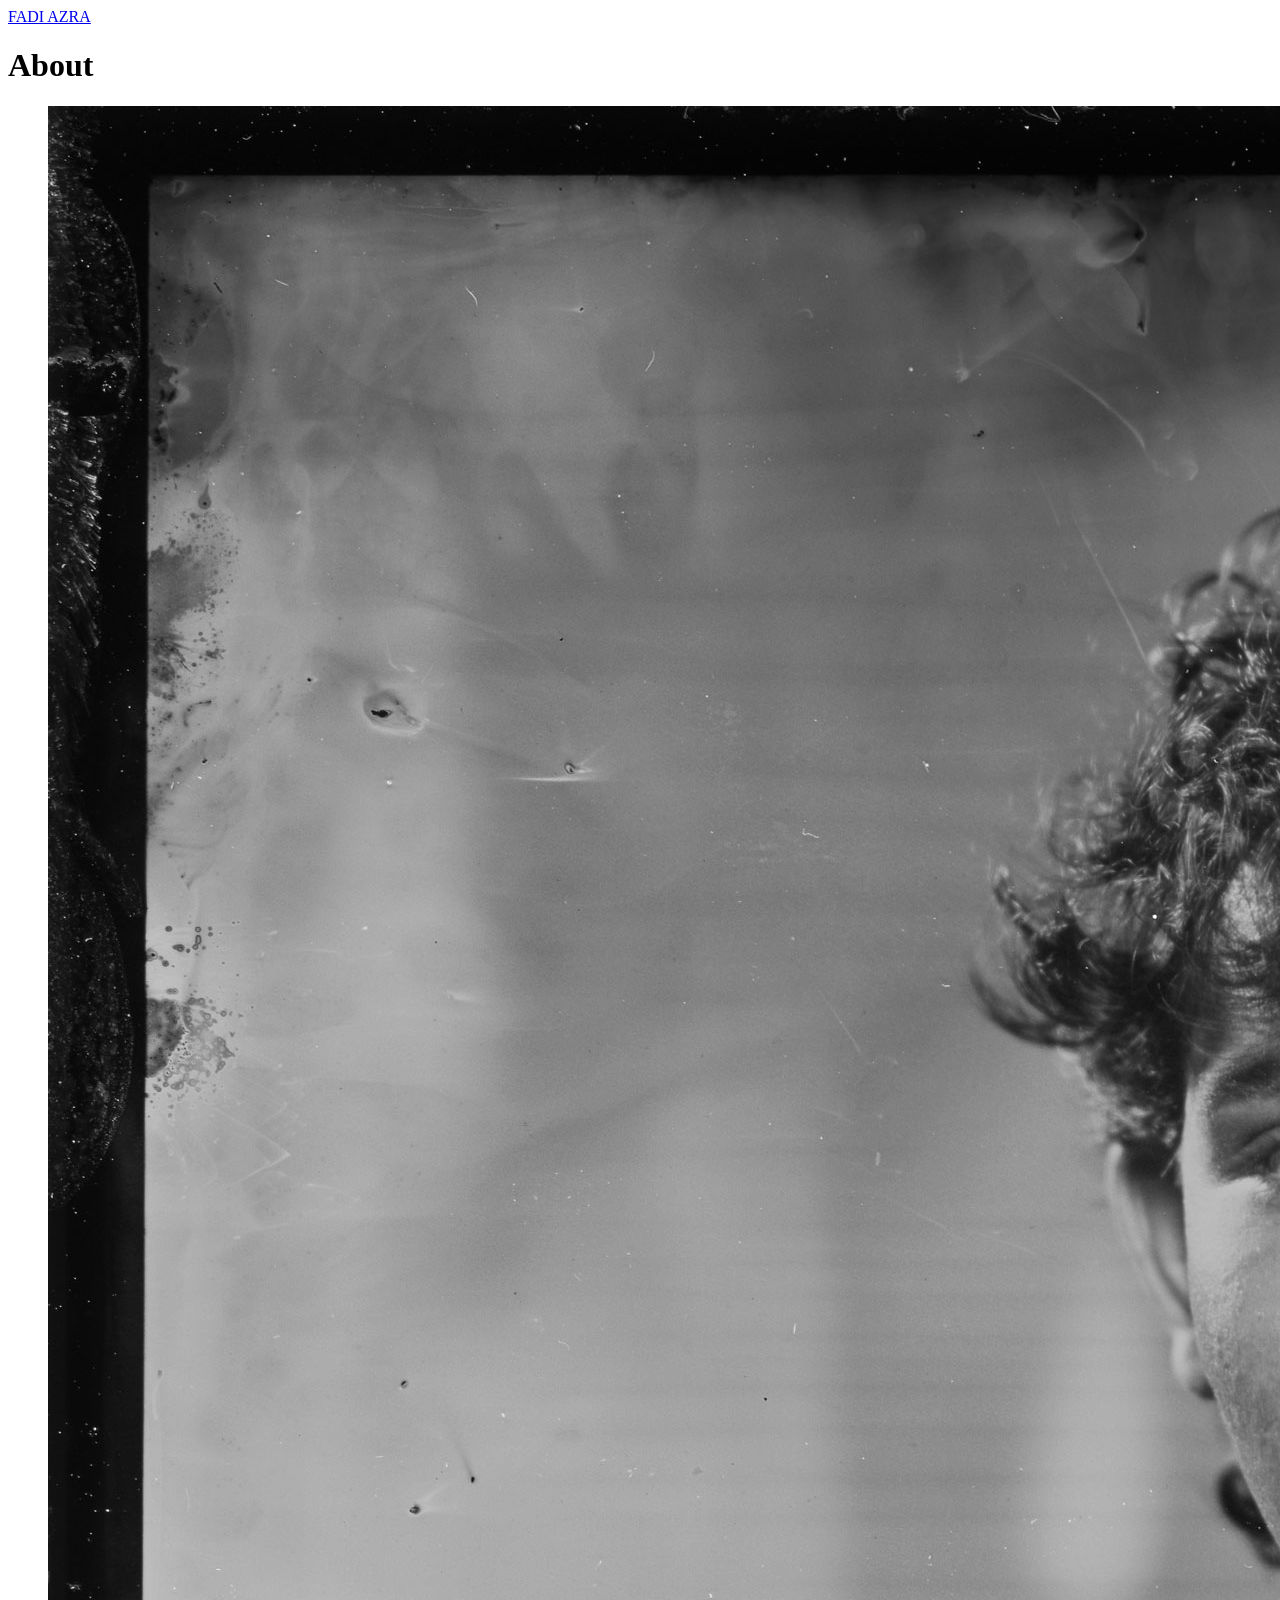
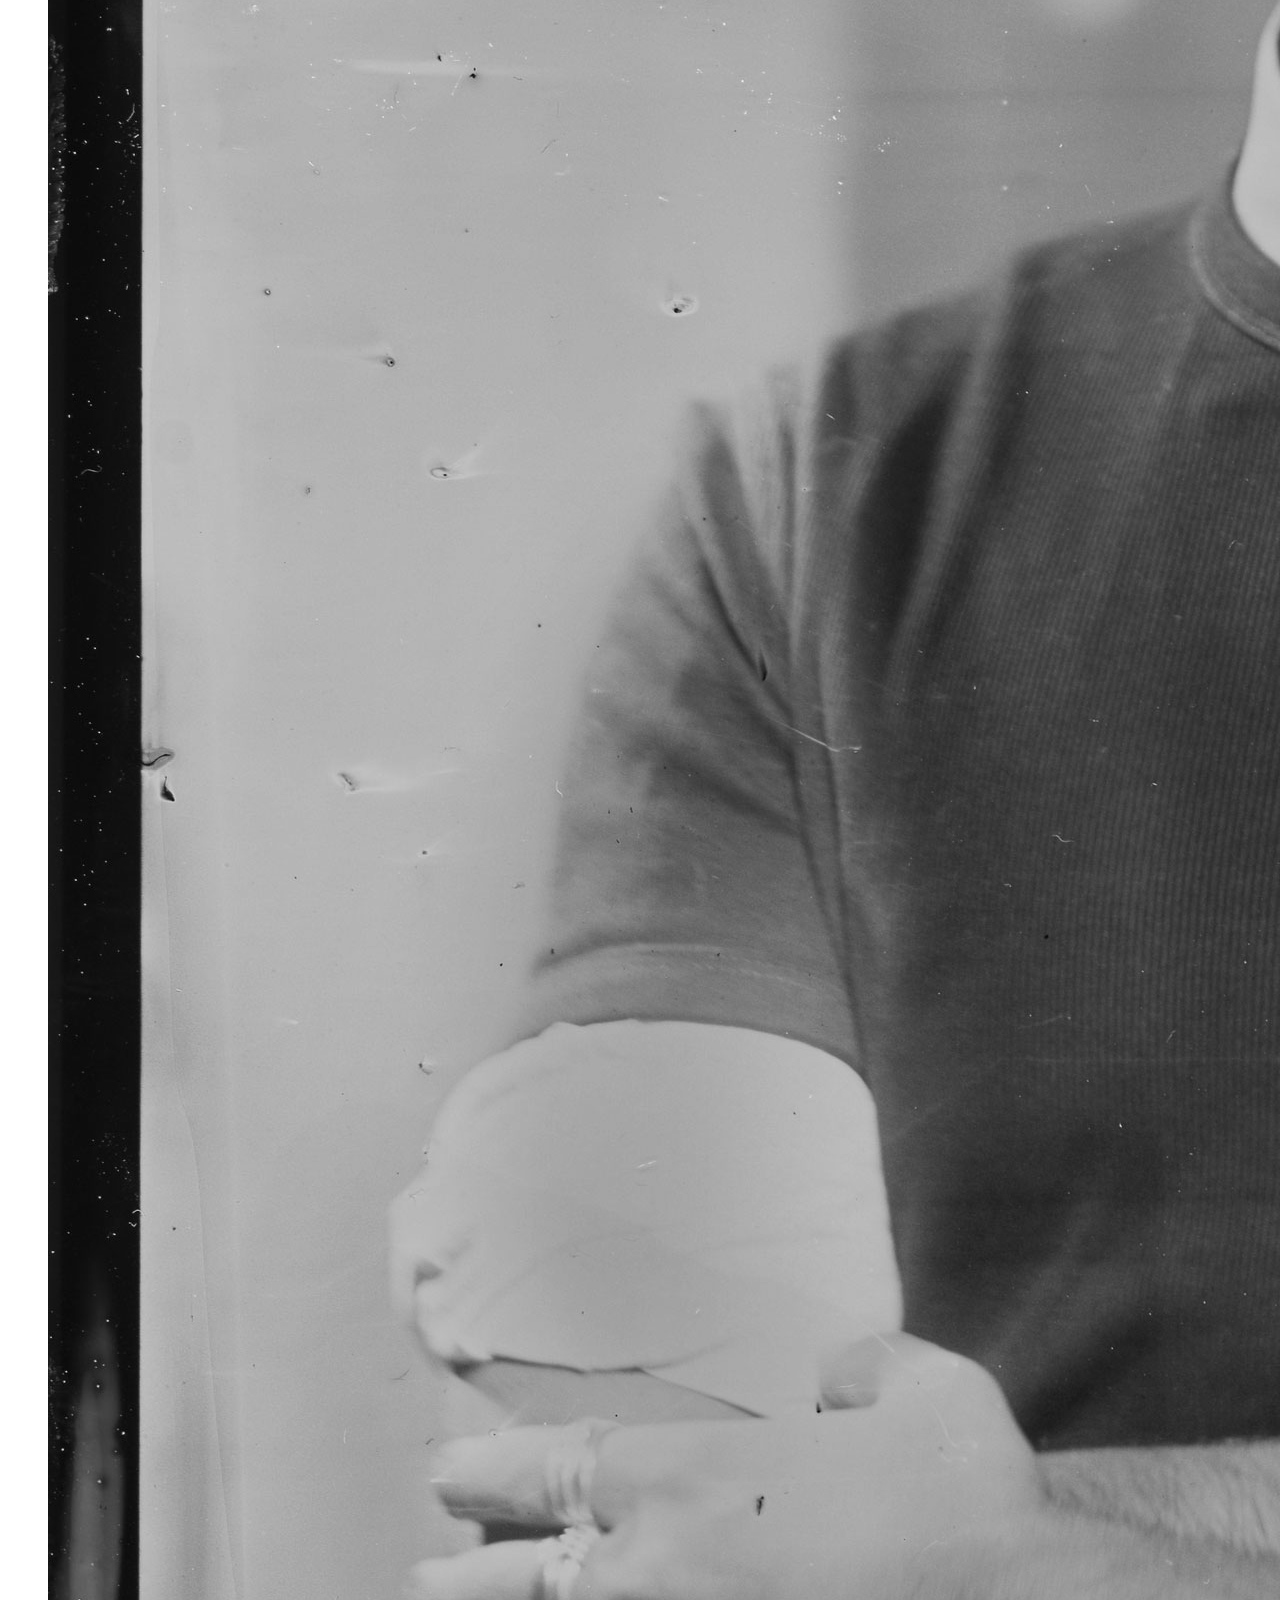
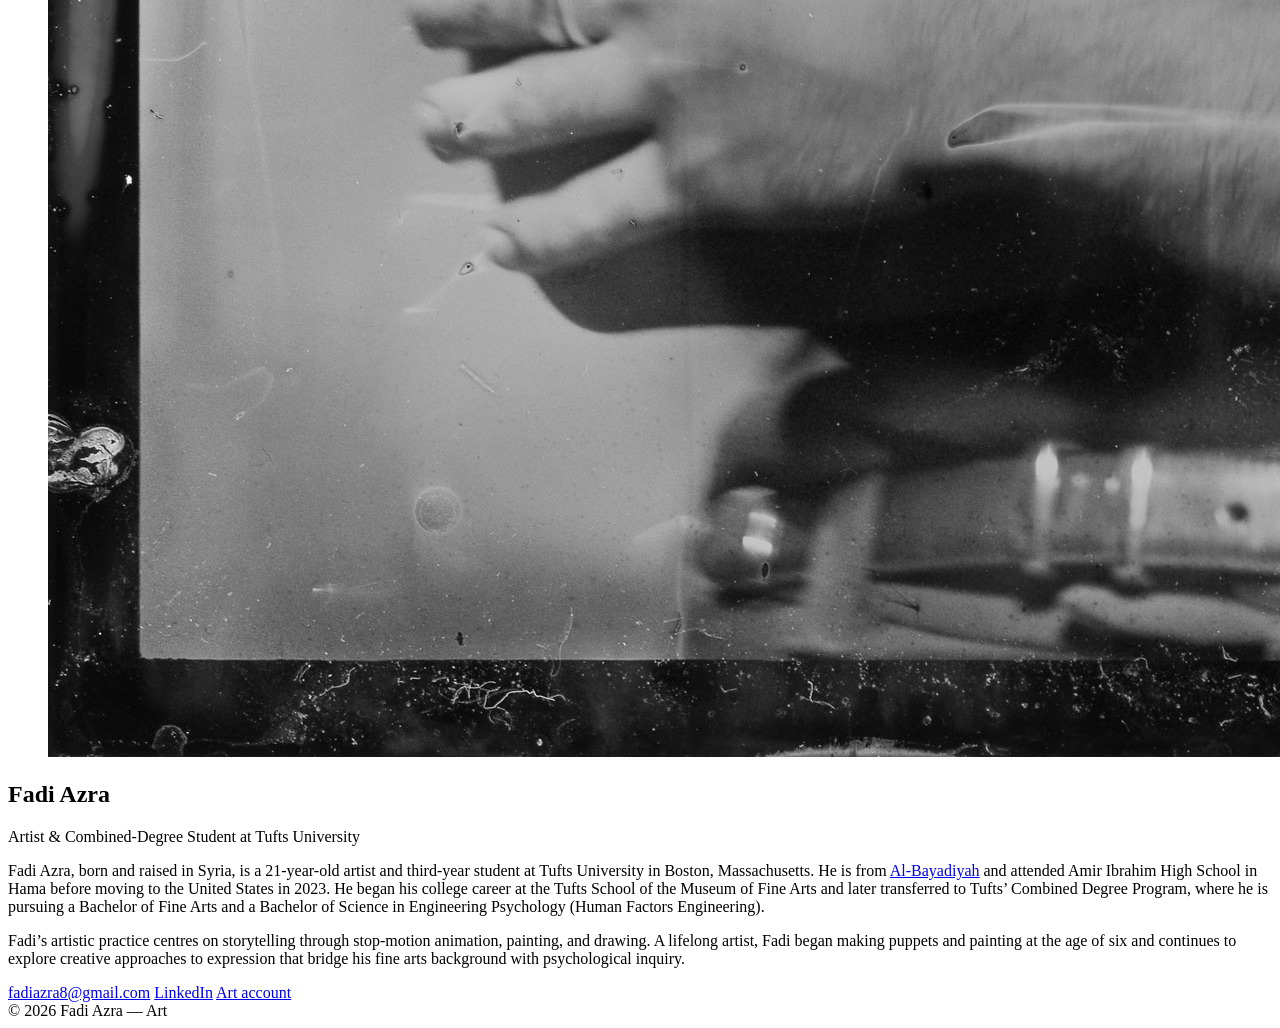
==== about/about.html @ a885bd6a "adding about" ====
<!DOCTYPE html>
<html lang="en">
<head>
  <meta charset="utf-8" />
  <meta name="viewport" content="width=device-width, initial-scale=1" />
  <title>About — Fadi Azra</title>
  <link rel="preconnect" href="https://fonts.googleapis.com" />
  <link rel="preconnect" href="https://fonts.gstatic.com" crossorigin />
  <link href="https://fonts.googleapis.com/css2?family=Playfair+Display:wght@400;700&family=Inter:wght@300;400;600&display=swap" rel="stylesheet" />
  <link rel="stylesheet" href="../assets/css/main.css">
</head>

<body>
  <a class="site-logo" href="../index.html">FADI AZRA</a>
  <header class="hero">
    <h1>About</h1>
  </header>

  <section class="about">
    <!-- Replace src with your actual headshot path -->
    <figure class="portrait">
      <img src="images/fadi-headshot.jpeg" alt="Portrait of Fadi Azra" />
    </figure>

    <div class="bio">
      <h2>Fadi Azra</h2>
      <div class="role">Artist & Combined-Degree Student at Tufts University</div>

      <p>Fadi Azra, born and raised in Syria, is a 21-year-old artist and third-year student at Tufts University in Boston, Massachusetts. He is from <a href="https://maps.app.goo.gl/K4zyDUbbDrHseScC6" target="_blank" rel="noopener">Al-Bayadiyah</a> and attended Amir Ibrahim High School in Hama before moving to the United States in 2023. He began his college career at the Tufts School of the Museum of Fine Arts and later transferred to Tufts’ Combined Degree Program, where he is pursuing a Bachelor of Fine Arts and a Bachelor of Science in Engineering Psychology (Human Factors Engineering).</p>

      <p>Fadi’s artistic practice centres on storytelling through stop-motion animation, painting, and drawing. A lifelong artist, Fadi began making puppets and painting at the age of six and continues to explore creative approaches to expression that bridge his fine arts background with psychological inquiry.</p>

      <div class="links">
        <a href="mailto:fadiazra8@gmail.com">fadiazra8@gmail.com</a>
        <a href="https://www.linkedin.com/in/fadi-azra-b62723335" target="_blank" rel="noopener">LinkedIn</a>
        <a href="https://www.instagram.com/fadi_azra_art?utm_source=ig_web_button_share_sheet&igsh=ZDNlZDc0MzIxNw==" target="_blank" rel="noopener">Art account</a>
      </div>
    </div>
  </section>

  <footer>© <span id="year"></span> Fadi Azra — Art</footer>
  <script>
    document.getElementById('year').textContent = new Date().getFullYear();
  </script>
</body>
</html>
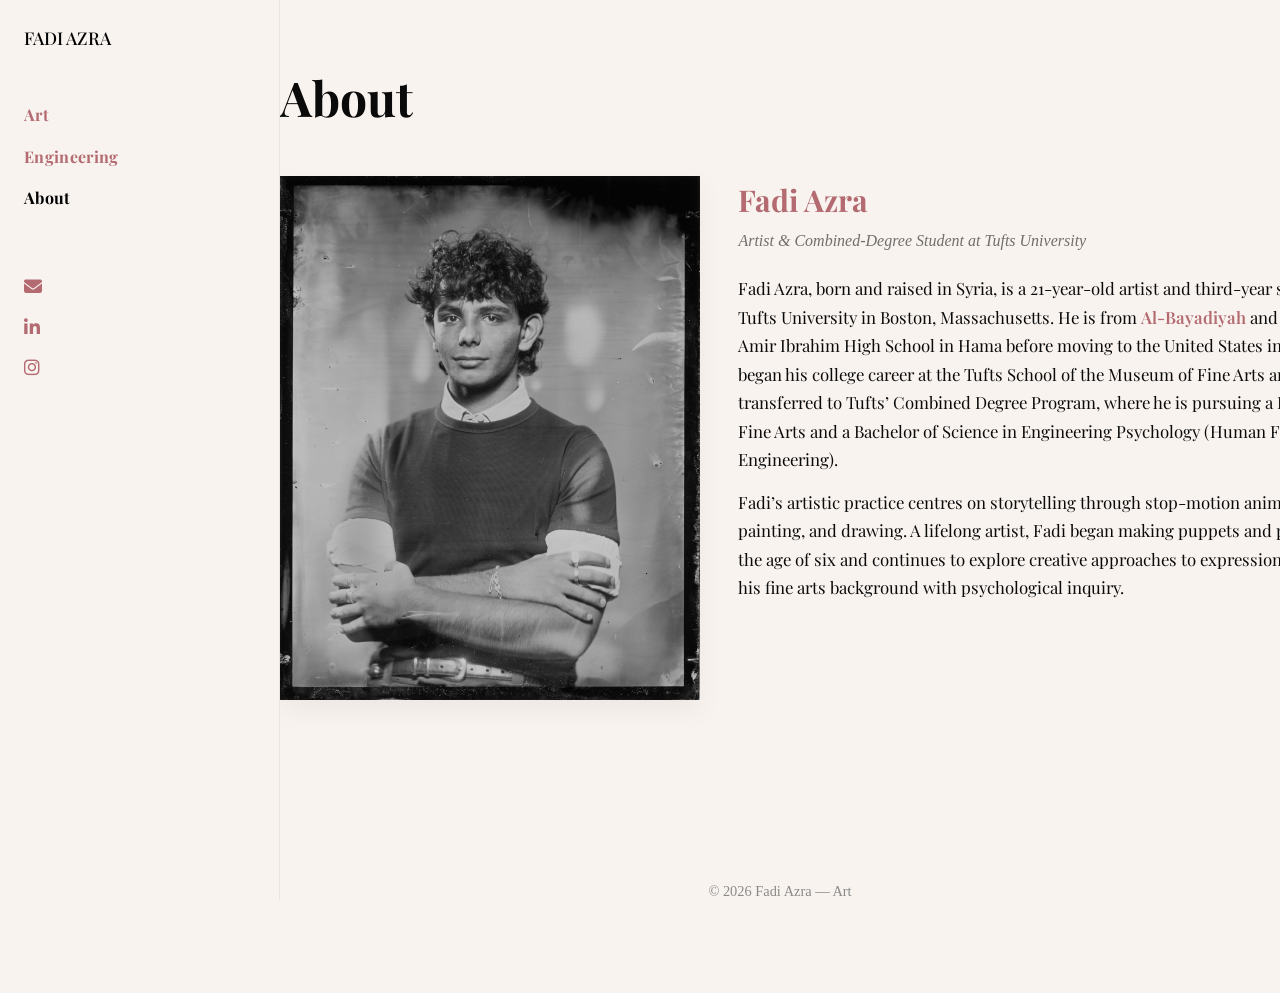
==== commit 5cd45b6e: "updated website with sidebar" ====
--- a/about/about.html
+++ b/about/about.html
@@ -7,40 +7,92 @@
   <link rel="preconnect" href="https://fonts.googleapis.com" />
   <link rel="preconnect" href="https://fonts.gstatic.com" crossorigin />
   <link href="https://fonts.googleapis.com/css2?family=Playfair+Display:wght@400;700&family=Inter:wght@300;400;600&display=swap" rel="stylesheet" />
-  <link rel="stylesheet" href="../assets/css/main.css">
+ <link rel="stylesheet" href="../assets/css/main.css?v=15">
+<link rel="stylesheet" href="https://cdnjs.cloudflare.com/ajax/libs/font-awesome/6.5.0/css/all.min.css">
+<script defer src="../assets/js/main.js"></script>
 </head>
 
-<body>
-  <a class="site-logo" href="../index.html">FADI AZRA</a>
-  <header class="hero">
-    <h1>About</h1>
-  </header>
+<body class="with-sidebar">
 
-  <section class="about">
-    <!-- Replace src with your actual headshot path -->
-    <figure class="portrait">
-      <img src="images/fadi-headshot.jpeg" alt="Portrait of Fadi Azra" />
-    </figure>
+  <!-- Sidebar -->
+  <aside class="sidebar">
+    <a class="site-logo" href="../index.html">FADI AZRA</a>
 
-    <div class="bio">
-      <h2>Fadi Azra</h2>
-      <div class="role">Artist & Combined-Degree Student at Tufts University</div>
+    <nav class="side-nav">
+      <ul class="nav-root">
 
-      <p>Fadi Azra, born and raised in Syria, is a 21-year-old artist and third-year student at Tufts University in Boston, Massachusetts. He is from <a href="https://maps.app.goo.gl/K4zyDUbbDrHseScC6" target="_blank" rel="noopener">Al-Bayadiyah</a> and attended Amir Ibrahim High School in Hama before moving to the United States in 2023. He began his college career at the Tufts School of the Museum of Fine Arts and later transferred to Tufts’ Combined Degree Program, where he is pursuing a Bachelor of Fine Arts and a Bachelor of Science in Engineering Psychology (Human Factors Engineering).</p>
+        <!-- ART (collapsible) -->
+        <li class="has-children">
+          <button class="nav-head" type="button" data-target="#art-sub">Art</button>
+          <ul id="art-sub" class="subnav">
+            <li><a href="../painting-series/painting-series.html">Painting Series</a></li>
+            <li><a href="../stop-motion/stop-motion.html">Stop-Motion</a></li>
+            <li><a href="../artist-statement/artist_statement.html">Artist Statement</a></li>
+          </ul>
+        </li>
 
-      <p>Fadi’s artistic practice centres on storytelling through stop-motion animation, painting, and drawing. A lifelong artist, Fadi began making puppets and painting at the age of six and continues to explore creative approaches to expression that bridge his fine arts background with psychological inquiry.</p>
+        <!-- ENGINEERING (collapsible) -->
+        <li class="has-children">
+          <button class="nav-head" type="button" data-target="#eng-sub">Engineering</button>
+          <ul id="eng-sub" class="subnav">
+            <li><a href="../moroccan-lamp/moroccan-lamp.html">Moroccan Lamp</a></li>
+            <li><a href="../griffin-msi-internship/griffin-msi-internship.html">Griffin MSI Internship</a></li>
+            <li><a href="../corpse-bride/corpse-bride.html">Corpse Bride</a></li>
+          </ul>
+        </li>
 
-      <div class="links">
-        <a href="mailto:fadiazra8@gmail.com">fadiazra8@gmail.com</a>
-        <a href="https://www.linkedin.com/in/fadi-azra-b62723335" target="_blank" rel="noopener">LinkedIn</a>
-        <a href="https://www.instagram.com/fadi_azra_art?utm_source=ig_web_button_share_sheet&igsh=ZDNlZDc0MzIxNw==" target="_blank" rel="noopener">Art account</a>
+        <!-- ABOUT (single link) -->
+        <li><a class="nav-head single" href="../about/about.html">About</a></li>
+
+      </ul>
+    </nav>
+
+    <!-- Social icons -->
+    <div class="social-icons">
+      <a href="mailto:fadiazra8@gmail.com" target="_blank" aria-label="Email">
+        <i class="fas fa-envelope"></i>
+      </a>
+      <a href="https://www.linkedin.com/in/fadi-azra-b62723335" target="_blank" aria-label="LinkedIn">
+        <i class="fab fa-linkedin-in"></i>
+      </a>
+      <a href="https://www.instagram.com/fadi_azra_art?utm_source=ig_web_button_share_sheet&igsh=ZDNlZDc0MzIxNw==" target="_blank" aria-label="Instagram">
+        <i class="fab fa-instagram"></i>
+      </a>
+    </div>
+  </aside>
+
+  <!-- Main content (About page) -->
+  <main class="stage">
+    <header class="hero">
+      <h1>About</h1>
+    </header>
+
+    <section class="about">
+      <figure class="portrait">
+        <img src="images/fadi-headshot.jpeg" alt="Portrait of Fadi Azra" />
+      </figure>
+
+      <div class="bio">
+        <h2>Fadi Azra</h2>
+        <div class="role">Artist & Combined-Degree Student at Tufts University</div>
+
+        <p>Fadi Azra, born and raised in Syria, is a 21-year-old artist and third-year student at Tufts University in Boston, Massachusetts. He is from 
+          <a href="https://maps.app.goo.gl/K4zyDUbbDrHseScC6" target="_blank" rel="noopener">Al-Bayadiyah</a> and attended Amir Ibrahim High School in Hama before moving to the United States in 2023. 
+          He began his college career at the Tufts School of the Museum of Fine Arts and later transferred to Tufts’ Combined Degree Program, 
+          where he is pursuing a Bachelor of Fine Arts and a Bachelor of Science in Engineering Psychology (Human Factors Engineering).
+        </p>
+
+        <p>Fadi’s artistic practice centres on storytelling through stop-motion animation, painting, and drawing. A lifelong artist, 
+          Fadi began making puppets and painting at the age of six and continues to explore creative approaches to expression that bridge his fine arts background with psychological inquiry.
+        </p>
       </div>
-    </div>
-  </section>
+    </section>
 
-  <footer>© <span id="year"></span> Fadi Azra — Art</footer>
-  <script>
-    document.getElementById('year').textContent = new Date().getFullYear();
-  </script>
+    <footer>© <span id="year"></span> Fadi Azra — Art</footer>
+    <script>
+      document.getElementById('year').textContent = new Date().getFullYear();
+    </script>
+  </main>
 </body>
+
 </html>
--- a/assets/css/main.css
+++ b/assets/css/main.css
@@ -0,0 +1,777 @@
+/* =========================================================
+   FADI AZRA — MAIN.CSS
+   One shared stylesheet for: About, Artist Statement,
+   Painting Series, Stop-Motion, Moroccan Lamp, MSI, Corpse Bride
+   ========================================================= */
+
+/* ---------- Theme / Base ---------- */
+:root{
+  --content: min(92vw, 1100px);
+  --maxw: 1100px;
+  --bg: #f8f3ef;
+  --fg: #0a0a0a;
+  --muted: #5a5a5a;
+  --accent: #b36a70; /* pink */
+  --line: rgba(0,0,0,.12);
+}
+
+*{ box-sizing: border-box; }
+html,body{ height:100%; margin:0; }
+body{
+  background: var(--bg);
+  color: var(--fg);
+  line-height: 1.6;
+  font-family: "Inter", system-ui, -apple-system, "Helvetica Neue", Arial, sans-serif;
+  -webkit-font-smoothing: antialiased;
+  text-rendering: optimizeLegibility;
+}
+
+h1,h2,h3{ font-family: "Playfair Display", Georgia, serif; font-weight:700; }
+.subhead,.subtitle{ font-family:"Playfair Display", Georgia, serif; font-style:italic; color:rgba(0,0,0,.5); }
+
+a{ color:inherit; text-decoration: underline; text-underline-offset:2px; }
+
+/* Accent links (buttons, footer links, inline nav) */
+.btn,.links a,.footer-link{
+  display:inline-block; padding:0; border:0; background:none;
+  font-family:"Playfair Display", Georgia, serif; font-weight:600;
+  color: var(--accent); text-decoration:none; transition: color .25s ease;
+}
+.btn:hover,.links a:hover,.footer-link:hover{ color:#000; text-decoration: underline; }
+
+/* ---------- Header / Page intro ---------- */
+header.hero{
+  padding: 8vh 0 6vh;
+  width: min(92vw, var(--maxw));
+  margin-inline: auto;
+}
+header.hero h1{
+  font-size: clamp(28px, 4vw, 48px);
+  margin:0; line-height:1.05; text-align:left;
+}
+header.hero .subhead{ font-size: clamp(14px, 1.8vw, 20px); margin-top:.3rem; text-align:left; }
+
+/* Generic section/wrap widths */
+.wrap, .section, .intro, section.statement{ width:min(92vw,var(--maxw)); margin-inline:auto; }
+
+/* ---------- Artist Statement (2-column copy) ---------- */
+section.statement{ padding: 2rem 0 2.5rem; }
+.statement .copy{
+  font-family:"Playfair Display", Georgia, serif;
+  font-size:1.05rem; line-height:1.7; text-align:justify; color:var(--fg);
+  column-count:2; column-gap:3rem; column-fill:balance;
+}
+.statement .copy p{ margin:0 0 1.2em; break-inside:avoid; }
+.statement .copy p:nth-child(odd){ text-indent:1rem; }
+.statement .copy p:nth-child(even){ margin-left:1.5rem; }
+.statement .copy p + p::before{
+  content:""; display:block; height:.25rem; width:2.25rem; margin:.4rem 0 .6rem;
+  background: linear-gradient(to right, rgba(0,0,0,.12), rgba(0,0,0,0));
+}
+@media (max-width:800px){
+  .statement .copy{ column-count:1; column-gap:0; }
+  .statement .copy p:nth-child(even){ margin-left:0; }
+}
+
+/* ---------- Project Cards / Galleries (Painting, MSI, Corpse Bride) ---------- */
+.art-card{ position:relative; margin-bottom:16vh; }
+
+.art-title{
+  text-align:center; margin:3rem auto 1.5rem; width:100%;
+  font-family:"Playfair Display", Georgia, serif; font-weight:600;
+  font-size: clamp(18px, 2.4vw, 28px); line-height:1.2; color: var(--accent);
+}
+
+/* Safe single-media container (no flex/grid so images behave consistently) */
+.art-media{
+  position:relative; width: var(--content); margin-inline:auto;
+  background:#fff; overflow:hidden;
+}
+.art-img{ width:100%; height:auto; display:block; object-fit:contain; border:0; background:none; }
+
+/* Allow videos inside .art-media */
+.art-media iframe{ width:100%; aspect-ratio:16/9; display:block; border:0; }
+
+/* Info area under media */
+.art-info{ position:static; margin:1rem auto 0; width:var(--content); background:none; border:0; padding:0; }
+
+.art-meta{
+  display:flex; justify-content:space-between; align-items:flex-start; flex-wrap:wrap; gap:1rem;
+  font-family:"Playfair Display", Georgia, serif; font-size:1rem; letter-spacing:.02em; color:var(--muted);
+}
+.art-meta-left,.art-meta-right{ display:flex; flex-direction:column; gap:.25rem; }
+.art-meta-right{ text-align:right; align-items:flex-end; }
+
+.art-desc, .intro-copy, .bio p, figcaption{
+  font-family:"Playfair Display", Georgia, serif; font-size:1.05rem; line-height:1.7;
+}
+hr.divider{ border:0; border-top:1px solid #ccc; margin:7vh auto; width:60vw; }
+
+/* Image grids used across MSI/Corpse Bride */
+.art-grid{
+  display:grid;
+  grid-template-columns: repeat(auto-fit, minmax(280px, 1fr));
+  gap: 1.2rem;
+  width: min(92vw, var(--maxw));
+  margin: 0 auto 2.5rem;
+  justify-items: center;
+}
+.art-grid img{ width:100%; height:auto; object-fit:cover; background:#fff; }
+.art-grid figure{ width:100%; margin:0; }
+.art-grid figcaption{ font-size:.9rem; color:#5a5a5a; text-align:center; margin-top:.4rem; }
+
+/* ---------- Corpse Bride & MSI intro rows (two images etc.) ---------- */
+.intro{ margin: 3vh auto 7vh; }
+.intro-grid{
+  display:grid;
+  grid-template-columns: repeat(auto-fit, minmax(300px, 1fr));
+  gap: 1.2rem;
+  justify-items: center;
+}
+.intro-grid img{ width:100%; height:auto; object-fit:cover; border-radius:0; background:#fff; }
+.intro-text{ font-family:"Playfair Display", Georgia, serif; font-size:1.05rem; line-height:1.7; text-align:justify; margin:1.2rem 0 3rem; }
+
+/* ---------- Stop-Motion ---------- */
+.wrap{ padding: 8vh 0 6vh; }
+header.wrapless{ margin-bottom:40px; } /* noop helper if needed */
+
+h2{ color: var(--accent); font-size: clamp(22px, 3vw, 28px); margin: 42px 0 16px; font-weight:700; }
+h3{ color: var(--accent); font-size:20px; margin:28px 0 12px; font-weight:600; }
+p{ margin:0 0 14px; }
+
+/* two-up stills */
+.stills{ display:grid; grid-template-columns:1fr; gap:14px; }
+@media (min-width:720px){ .stills{ grid-template-columns: 1fr 1fr; } }
+.still,.photo{ width:100%; height:auto; border-radius:0; border:1px solid var(--line); display:block; }
+
+/* three-up media grid */
+.media3{ display:grid; grid-template-columns:1fr; gap:16px; margin:48px 0; }
+@media (min-width:680px){ .media3{ grid-template-columns: repeat(2, 1fr); } }
+@media (min-width:980px){ .media3{ grid-template-columns: repeat(3, 1fr); } }
+.media3 figure{ margin:0; }
+.media3 img{ width:100%; height:auto; border:1px solid var(--line); display:block; }
+
+/* two-column text */
+.cols{ column-count:1; column-gap:36px; }
+@media (min-width:980px){ .cols{ column-count:2; } }
+.cols2{ display:grid; grid-template-columns:1fr 1fr; gap:48px; align-items:start; }
+@media (max-width:980px){ .cols2{ grid-template-columns:1fr; } }
+
+/* video frame (stop-motion) */
+.video-frame{ position:relative; width:100%; max-width:860px; aspect-ratio:16/9; border:1px solid var(--line); overflow:hidden; margin:48px auto 8px; }
+.video-frame iframe{ position:absolute; inset:0; width:100%; height:100%; border:0; }
+
+/* ---------- Moroccan Lamp ---------- */
+.grid{
+  display:grid; grid-template-columns: repeat(auto-fit, minmax(260px, 1fr));
+  gap:1rem; width: min(92vw, var(--maxw)); margin:0 auto;
+}
+figure{ margin:0; background:transparent; }
+figure img{ width:100%; height:auto; display:block; object-fit:cover; }
+figcaption{ font-family:"Playfair Display", Georgia, serif; font-size:.98rem; color:#333; padding:.5rem .25rem .8rem; }
+
+/* 16:9 video container (lamp) */
+.video-container{
+  position: relative; width:min(92vw, var(--maxw)); max-width:100%;
+  margin:24px auto 0; border-radius:0px; overflow:hidden; background:#000;
+}
+.video-container::before{ content:""; display:block; padding-top:56.25%; }
+.video-container iframe{ position:absolute; inset:0; width:100%; height:100%; border:0; }
+
+/* Lightbox (lamp) */
+.lightbox{ position:fixed; inset:0; background:rgba(0,0,0,.86); display:none; align-items:center; justify-content:center; z-index:9999; padding:4vmin; }
+.lightbox.open{ display:flex; }
+.lightbox img{ max-width:96vw; max-height:92vh; width:auto; height:auto; box-shadow:0 10px 30px rgba(0,0,0,.5); background:#fff; }
+.lightbox .lb-caption{
+  position:fixed; left:50%; transform:translateX(-50%); bottom:2vmin;
+  color:#eee; font-family:"Playfair Display", Georgia, serif; font-size:1rem; text-align:center;
+  padding:.4rem .8rem; background:rgba(0,0,0,.45)
+}
+.lb-close{ position:fixed; top:14px; right:18px; color:#fff; background:rgba(0,0,0,.55); border:1px solid #fff; padding:.2rem .55rem; cursor:pointer; font-size:18px; }
+.thumb{ cursor:zoom-in; }
+
+/* ---------- MSI (locked images) ---------- */
+.locked-img{ position:relative; display:inline-block; }
+.locked-img img{ opacity:.8; filter: blur(4px); pointer-events:none; }
+.locked-img::after{
+  content:"locked until public announcement";
+  position:absolute; top:45%; left:0; width:100%; transform:translateY(-50%);
+  display:flex; align-items:center; justify-content:center;
+  font-family:"Playfair Display", Georgia, serif;
+  font-size: clamp(11px, 1vw, 15px); font-weight:500; letter-spacing:.05em;
+  color:#000; text-transform:lowercase; text-align:center; pointer-events:none;
+  backdrop-filter: blur(1px); padding:.3rem 0; border-radius:4px; background:none;
+}
+
+/* ---------- About ---------- */
+section.about{
+  width:min(92vw,var(--maxw)); margin-inline:auto; padding:0 0 8vh;
+  display:grid; grid-template-columns: 420px 1fr; gap: clamp(1.5rem, 3vw, 2.5rem); align-items:start;
+}
+.portrait{ background:#fff; border-radius:0; overflow:hidden; box-shadow:0 10px 26px rgba(0,0,0,.05); }
+.portrait img{ display:block; width:100%; height:auto; }
+.bio h2{ font-family:"Playfair Display", Georgia, serif; font-weight:700; margin:0 0 .25rem; font-size: clamp(22px, 2.6vw, 30px); }
+.bio .role{ font-family:"Playfair Display", Georgia, serif; font-style:italic; color: rgba(0,0,0,.55); margin-bottom:1.25rem; }
+.links{ margin-top:1.25rem; display:flex; flex-wrap:wrap; gap:.9rem 1.5rem; font-size:.98rem; }
+@media (max-width:860px){
+  section.about{ grid-template-columns:1fr; }
+  .portrait{ max-width:420px; }
+  .portrait, .bio{ margin-inline:auto; }
+}
+
+/* ---------- Reveal micro-animation (safe) ---------- */
+.reveal{ transform: translateY(8px); transition: transform 1.30s ease; will-change: transform; }
+.reveal.in{ transform: none; }
+.art-media.reveal, .art-media.reveal.in{ transform: none !important; }
+@media (prefers-reduced-motion: reduce){ .reveal{ transform:none !important; transition:none !important; } }
+
+/* ---------- Footer ---------- */
+footer{
+  padding: 12vh 0 10vh;
+  color: #8a8a8a;
+  text-align: center;
+  font-size: .9rem;
+  font-family: "Georgia", serif;
+}
+/* STOP-MOTION: About (left) + Poster (right) */
+#about.intro{
+  display: grid;
+  grid-template-columns: 1.15fr 0.85fr;
+  gap: 40px;
+  align-items: start;
+  width: min(92vw, var(--maxw));
+  margin-inline: auto;
+}
+
+/* Poster image styling */
+.poster{
+  display: block;
+  width: 100%;
+  height: auto;
+  border: 1px solid var(--line);
+}
+
+@media (max-width: 900px){
+  #about.intro{
+    grid-template-columns: 1fr;
+    gap: 20px;
+    justify-items: center;
+    text-align: left;
+  }
+  /* put the poster above on small screens (optional) */
+  #about.intro > div:last-child{ order: -1; max-width: 420px; }
+}
+#about.intro p,
+.intro-text p,
+.section p,
+.cols p,
+.cols2 p,
+.wrap p,
+.media3 p,
+.stills + figcaption,
+.media3 figcaption {
+  font-family: "Playfair Display", Georgia, serif;
+  font-size: 1.05rem;
+  line-height: 1.7;
+  letter-spacing: 0;
+  color: var(--fg);
+}
+a {
+  color: var(--accent);                   /* same pink shade */
+  text-decoration: none;                  /* remove underline */
+  font-weight: 500;                       /* stable weight, no jump */
+  transition: color 0.25s ease, font-weight 0.25s ease;
+}
+
+a:hover {
+  color: #000;                            /* turns black on hover */
+  font-weight: 600;                       /* slightly bolder but smoother */
+}
+
+/* Keep special button links consistent but without underlines */
+.btn, .links a, .footer-link {
+  text-decoration: none;
+  font-weight: 600;
+  color: var(--accent);
+  transition: color 0.25s ease;
+}
+
+.btn:hover, .links a:hover, .footer-link:hover {
+  color: #000;
+}
+.bio p a,
+.bio p a:visited {
+  color: var(--accent);
+  text-decoration: none;
+  font-weight: 600;                /* consistent with link row */
+  transition: color 0.25s ease, text-decoration-color 0.25s ease;
+}
+
+.bio p a:hover {
+  color: #000;                     /* turns black on hover */
+  text-decoration: underline;      /* underline appears */
+  text-decoration-color: #000;     /* black underline */
+  text-underline-offset: 2px;      /* neat spacing under text */
+}
+.page-home{
+  display: grid;
+  grid-template-columns: 280px minmax(0, 1fr); /* sidebar + content */
+  min-height: 100vh;
+}
+
+/* Put each piece in its column */
+.page-home .sidebar{ grid-column: 1; }
+.page-home .stage  { grid-column: 2; }
+
+/* Safety: if you ever added margin-left for .stage before, remove it */
+.stage{ margin-left: 0 !important; }
+
+/* Make sure the hero actually shows */
+.home-hero img{
+  display: block;
+  max-width: 100%;
+  height: auto;
+  opacity: 1 !important;   /* in case a reveal animation set it to 0 */
+  visibility: visible !important;
+}
+
+/* Sidebar */
+.sidebar {
+  position: sticky;
+  top: 0;
+  height: 100dvh;
+  padding: 32px 24px 24px;
+  background: var(--bg);
+  border-right: 1px solid rgba(0,0,0,.06);
+  display: grid;
+  grid-template-rows: auto 1fr auto;
+  gap: 24px;
+}
+
+.brand {
+  font-family: "Playfair Display", Georgia, serif;
+  font-weight: 700;
+  letter-spacing: .06em;
+  text-transform: uppercase;
+  color: #000;
+  text-decoration: none;
+}
+
+.side-nav .nav-root { list-style: none; padding: 0; margin: 8px 0 0; }
+.side-nav a {
+  display: block;
+  padding: 6px 0;
+  color: var(--accent);
+  text-decoration: none;
+  font-weight: 600;
+  transition: color .25s ease;
+}
+.side-nav a:hover {
+  color: #000;
+  text-decoration: underline;
+  text-underline-offset: 2px;
+}
+
+/* Subtabs */
+.has-children > a { margin-bottom: 2px; }
+.subnav { list-style: none; padding: 0 0 6px 0; margin: 0 0 8px 0; }
+.subnav li a {
+  font-weight: 500;
+  color: var(--accent);
+  opacity: .9;
+  padding: 4px 0 4px 12px;
+}
+.subnav li a:hover { color: #000; }
+
+/* Sidebar footer info */
+.side-meta {
+  display: flex;
+  flex-direction: column;
+  gap: 6px;
+  margin-top: 8px;
+}
+.meta-link {
+  color: var(--accent);
+  text-decoration: none;
+  font-weight: 600;
+}
+.meta-link:hover {
+  color: #000;
+  text-decoration: underline;
+  text-underline-offset: 2px;
+}
+
+/* Stage */
+.stage { background: var(--bg); padding: 40px 4vw 56px; }
+.home-hero img {
+  width: 100%;
+  height: auto;
+  display: block;
+  object-fit: cover;
+  border: 1px solid rgba(0,0,0,.06);
+}
+.home-intro h1 {
+  font-family: "Playfair Display", Georgia, serif;
+  font-size: clamp(28px, 4vw, 48px);
+  margin: 6px 0 8px;
+}
+.home-intro .intro-copy {
+  font-family: "Playfair Display", Georgia, serif;
+  font-size: 1.05rem;
+  line-height: 1.7;
+  max-width: 60ch;
+}
+.home-intro .btn {
+  color: var(--accent);
+  text-decoration: none;
+  font-weight: 600;
+  transition: color .25s ease;
+}
+.home-intro .btn:hover {
+  color: #000;
+  text-decoration: underline;
+  text-underline-offset: 2px;
+}
+sidebar{
+  font-family: "Inter", system-ui, -apple-system, "Helvetica Neue", Arial, sans-serif;
+}
+
+/* Root list hygiene */
+.side-nav .nav-root{ list-style: none; padding: 0; margin: 8px 0 0; }
+.has-children{ margin-bottom: 4px; }
+
+/* Section heads ("Art", "Engineering", "About") */
+.nav-head{
+  all: unset;
+  display: block;
+  width: 100%;
+  padding: 6px 0;
+  cursor: pointer;
+  font-family: "Playfair Display", Georgia, serif;
+  font-weight: 700;
+  letter-spacing: 0.02em;
+  color: var(--accent);
+  text-decoration: none;
+  transition: color .25s ease;
+}
+
+/* hover: turns black, no underline */
+.nav-head:hover{
+  color: #000;
+  text-decoration: none; /* no underline */
+}
+
+/* when open: stays black, no underline */
+.has-children.open > .nav-head{
+  color:#000;
+  text-decoration: none; /* no underline */
+}
+
+/* "About" behaves the same */
+a.nav-head.single:hover{
+  color:#000;
+  text-decoration: none; /* no underline */
+}
+
+/* Submenus (the items under Art/Engineering) */
+.subnav{
+  list-style: none;
+  padding: 0 0 6px 0;
+  margin: 0 0 10px 0;
+  display: none;                   /* collapsed by default */
+}
+.subnav li a{
+  display: block;
+  padding: 4px 0 4px 12px;         /* indent */
+  font-weight: 500;
+  color: var(--accent);
+  text-decoration: none;
+  transition: color .25s ease;
+}
+.subnav li a:hover{
+  color:#000;
+  text-decoration: underline;
+  text-underline-offset: 2px;
+}
+
+/* When a group is opened (JS adds .open), reveal submenu */
+.has-children.open .subnav{ display: block; }
+.subnav li a{
+  font-family: "Playfair Display", Georgia, serif;  /* was Inter */
+  font-weight: 500;
+  color: var(--accent);
+  text-decoration: none;
+  padding: 4px 0 4px 12px;
+  transition: color .25s ease;
+}
+.subnav li a:hover{
+  color:#000;
+  text-decoration: none;
+  text-underline-offset: 2px;
+}
+.has-children.open > .nav-head{
+  color:#000;
+  text-decoration: none;
+  text-underline-offset: 2px;
+}
+/* === Subnav: slower OPEN, faster CLOSE === */
+
+/* base (used for closing) — fast */
+.subnav{
+  display: block !important;
+  list-style: none;
+  padding: 0;
+  margin: 0 0 4px 0;
+  max-height: 0;
+  overflow: hidden;
+  opacity: 0;
+  will-change: max-height, opacity;
+  transition: max-height .22s ease, opacity .14s ease; /* fast close */
+}
+
+/* open state target values */
+.has-children.open .subnav{
+  max-height: 240px;  /* adjust if you add more items */
+  opacity: 1;
+}
+
+/* when OPENING, use longer durations */
+.has-children.opening .subnav{
+  transition: max-height .65s ease, opacity .45s ease; /* slow open */
+}
+
+/* when CLOSING, ensure the fast timing is used (base applies) */
+.has-children.closing .subnav{
+  transition: max-height .22s ease, opacity .14s ease; /* fast close */
+}
+
+/* subtle item fade (keeps it gentle) */
+.subnav li{
+  opacity: 0;
+  transform: translateY(1px);
+  transition: opacity .28s ease, transform .28s ease;
+}
+.has-children.open .subnav li{
+  opacity: 1;
+  transform: translateY(0);
+}
+
+/* tiny stagger */
+.has-children.open .subnav li:nth-child(1){ transition-delay: 25ms; }
+.has-children.open .subnav li:nth-child(2){ transition-delay: 50ms; }
+.has-children.open .subnav li:nth-child(3){ transition-delay: 75ms; }
+.has-children.open .subnav li:nth-child(4){ transition-delay: 100ms; }
+.has-children.open .subnav li:nth-child(5){ transition-delay: 125ms; }
+
+@media (prefers-reduced-motion: reduce){
+  .subnav, .subnav li{
+    transition: none !important;
+    transform: none !important;
+    max-height: none !important;
+    opacity: 1 !important;
+  }
+}
+.social-icons {
+  display: flex;
+  flex-direction: column;   /* stack vertically */
+  gap: 12px;                /* space between icons */
+  margin-top: 32px;
+}
+
+.social-icons a {
+  color: var(--accent);
+  font-size: 18px;
+  text-decoration: none;
+  transition: color 0.3s ease;
+}
+
+.social-icons a:hover {
+  color: #000;
+}
+.with-sidebar .stage{
+  width: 100%;
+  margin: 0;
+  padding: 0;
+  background: var(--bg);
+}
+
+/* Make the whole <main class="stage"> a centered, fixed-width column */
+.with-sidebar .stage{
+  width: min(92vw, 1100px);   /* your readable width */
+  margin-inline: auto;        /* centers it inside the right column */
+  padding: 40px 4vw 56px;     /* keep your nice padding */
+}
+
+/* Ensure inner blocks just fill that centered column (undo earlier per-child centering) */
+body.with-sidebar{
+  display: grid;
+  grid-template-columns: 280px minmax(0, 1fr);
+  min-height: 100vh;
+}
+
+/* hard-center the whole right column content */
+body.with-sidebar > .stage{
+  width: 100% !important;
+  margin: 0 !important;
+  padding: 0 !important;
+}
+
+/* make sure cards/images don't overflow that width */
+body.with-sidebar .gallery,
+body.with-sidebar .art-card,
+body.with-sidebar .art-media{
+  width: min(92vw, var(--maxw));
+  margin-inline: auto;
+}
+body.with-sidebar img.art-img{
+  display: block;
+  max-width: 100%;
+  height: auto;
+}
+root{
+  --content-max: 1100px;   /* your main content max-width */
+  --page-pad: 32px;        /* the side padding/gutter inside the content */
+}
+
+
+/* when the screen is narrower than the content width, tuck it to the edge */
+@media (max-width: 700px){
+  .site-logo{ left: 16px; top: 16px; }
+}
+html, body { margin: 0; }
+
+/* fixed logo — same spot as home brand */
+.site-logo{
+  position: fixed;
+  top: 24px;
+  left: 24px;
+  z-index: 2000;
+  font-family: 'Playfair Display', serif;
+  font-size: 1.1rem;
+  text-decoration: none;
+  color: #000;
+  transition: color .2s ease;
+}
+.site-logo:hover{ color:#ff69b4; font-weight: inherit;  }
+
+/* home page: place the logo relative to the sidebar so it aligns with nav text */
+.page-home .sidebar{ position: fixed; } /* if not already */
+.page-home .sidebar .site-logo{
+  position: absolute;
+  top: 24px;     /* nudge to taste */
+  left: 24px;    /* matches the sidebar’s inner padding */
+}
+/* all other pages that use the sidebar */
+.with-sidebar .sidebar .site-logo{ position: absolute; top: 24px; left: 24px; }
+.with-sidebar .side-nav{ margin-top: 56px; }
+
+/* push the nav down so 'Art' doesn't overlap the logo */
+.page-home .side-nav{ margin-top: 56px; }
+.hero,
+.section,
+.statement,
+.gallery,
+.art-card,
+.wrap,
+.stage {
+  width: min(92vw, 1100px);
+  margin-inline: auto;
+}
+
+/* unified top spacing for every page header */
+header.hero{ padding: 8vh 0 6vh; }
+.media2{
+  display: grid;
+  grid-template-columns: repeat(2, 1fr);
+  gap: 24px;
+  align-items: start;
+}
+
+/* accessibility */
+@media (prefers-reduced-motion: reduce) {
+  body.fade-enter-active { transition: none; }
+}
+/* ===== HOMEPAGE ONLY: fully static (no scroll) ===== */
+html, body {
+  overflow: auto; /* default for all pages */
+}
+
+/* Apply scroll lock ONLY to home */
+body.page-home {
+  height: 100vh;
+  overflow: hidden;
+  position: fixed;           /* locks it completely */
+  width: 100%;
+  top: 0;
+  left: 0;
+}
+
+/* Stage area */
+.page-home .stage {
+  height: 100vh;
+  padding: 0;
+  overflow: hidden;
+}
+
+/* Center hero image with space above and below */
+.page-home .home-hero {
+  height: 100%;
+  margin: 0;
+  display: flex;
+  align-items: center;
+  justify-content: center;
+  padding: 5vh 0;            /* top/bottom breathing room */
+  box-sizing: border-box;
+}
+
+/* Hero image */
+.page-home .home-hero img {
+  height: 90vh;
+  width: auto;
+  object-fit: contain;
+  display: block;
+  border: none;
+}
+@media (prefers-reduced-motion: no-preference) {
+  body {
+    /* 'both' = starts from 0 opacity (backwards) and ends at 1 (forwards) */
+    animation: siteFadeIn 0.3s ease-out both;
+  }
+}
+
+@keyframes siteFadeIn {
+  from { opacity: 0; }
+  to   { opacity: 1; }
+}
+.subnav li a.active,
+.subnav li a.active:hover {
+  color: #000 !important;
+  font-weight: 500 !important; /* normal weight */
+  text-decoration: none !important;
+}
+
+/* Top-level single link (About) when active */
+a.nav-head.single.active,
+a.nav-head.single.active:hover {
+  color: #000 !important;
+  font-weight: 700 !important; /* keep section titles consistent */
+  text-decoration: none !important;
+}
+
+/* Keep the parent section (Art/Engineering) black when it contains the active page */
+.has-children:has(.subnav a.active) > .nav-head {
+  color: #000 !important;
+  font-weight: 700 !important;
+  text-decoration: none !important;
+}
+.has-children:has(.subnav a.active) > .nav-head{
+  color: var(--accent) !important;     /* pink again */
+  font-weight: 700 !important;         /* keep your section header weight */
+  text-decoration: none !important;
+}
+/* Current page link in the sidebar */
+.side-nav a.active{
+  color: #000;              /* black */
+  text-decoration: none;    /* no underline */
+  font-weight: 500;         /* not bold */
+}
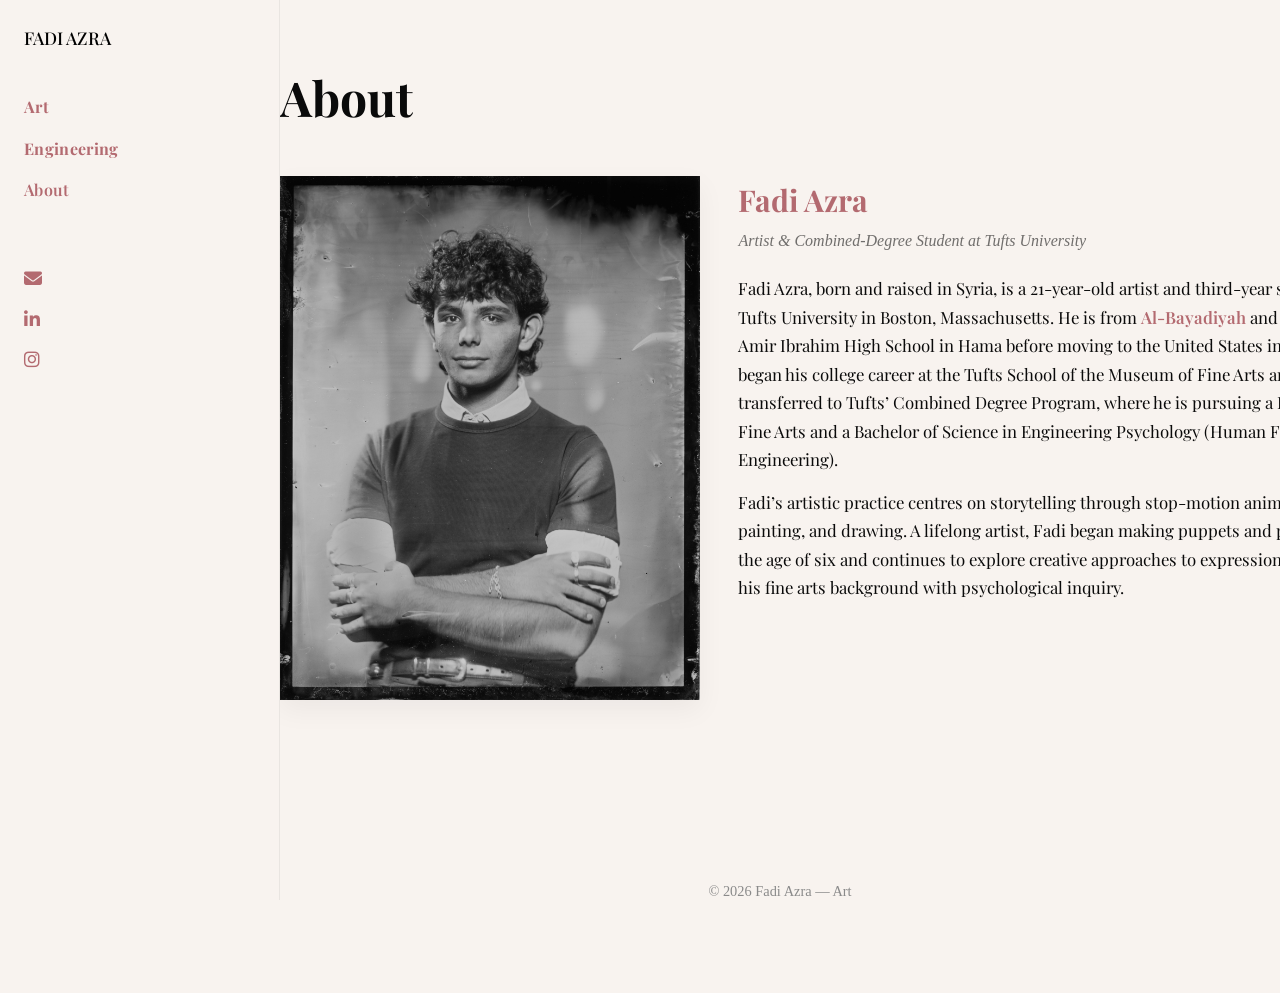
==== commit a063d64a: "updating website" ====
--- a/about/about.html
+++ b/about/about.html
@@ -13,9 +13,14 @@
 </head>
 
 <body class="with-sidebar">
-
+    <button id="menuToggle" class="menu-btn" aria-label="Open menu" aria-expanded="false" aria-controls="sidebar">
+  <svg width="28" height="28" viewBox="0 0 24 24" aria-hidden="true">
+    <path d="M3 6h18M3 12h18M3 18h18" stroke="currentColor" stroke-width="2" fill="none" stroke-linecap="round"/>
+  </svg>
+</button>
+<div class="site-overlay"></div>
   <!-- Sidebar -->
-  <aside class="sidebar">
+  <aside id="sidebar" class="sidebar">
     <a class="site-logo" href="../index.html">FADI AZRA</a>
 
     <nav class="side-nav">
@@ -25,9 +30,10 @@
         <li class="has-children">
           <button class="nav-head" type="button" data-target="#art-sub">Art</button>
           <ul id="art-sub" class="subnav">
+            <li><a href="../artist-statement/artist_statement.html">Artist Statement</a></li>
             <li><a href="../painting-series/painting-series.html">Painting Series</a></li>
             <li><a href="../stop-motion/stop-motion.html">Stop-Motion</a></li>
-            <li><a href="../artist-statement/artist_statement.html">Artist Statement</a></li>
+            
           </ul>
         </li>
 
@@ -36,8 +42,8 @@
           <button class="nav-head" type="button" data-target="#eng-sub">Engineering</button>
           <ul id="eng-sub" class="subnav">
             <li><a href="../moroccan-lamp/moroccan-lamp.html">Moroccan Lamp</a></li>
-            <li><a href="../griffin-msi-internship/griffin-msi-internship.html">Griffin MSI Internship</a></li>
-            <li><a href="../corpse-bride/corpse-bride.html">Corpse Bride</a></li>
+            <li><a href="../griffin-msi-internship/griffin-msi-internship.html">MSI Design Renderings</a></li>
+            <li><a href="../corpse-bride/corpse-bride.html">Corpse Bride Study</a></li>
           </ul>
         </li>
 
--- a/assets/css/main.css
+++ b/assets/css/main.css
@@ -774,4 +774,316 @@
   color: #000;              /* black */
   text-decoration: none;    /* no underline */
   font-weight: 500;         /* not bold */
-}+}
+/* ===== Mobile drawer + centered content ===== */
+.menu-btn{
+  display:none;
+  position:fixed;
+  left:12px;
+  top:12px;
+  z-index:1002;
+  background:transparent;
+  border:0;
+  padding:6px;
+  line-height:0;
+  cursor:pointer;
+}
+.site-overlay{
+  position:fixed;
+  inset:0;
+  background:rgba(0,0,0,.28);
+  backdrop-filter:blur(2px);
+  z-index:1001;
+}
+
+/* Phones and small tablets */
+@media (max-width:900px){
+  /* show the hamburger */
+  .menu-btn{ display:inline-flex; align-items:center; justify-content:center; }
+
+  /* any page using the sidebar becomes single-column */
+  body.with-sidebar{ display:block; }
+
+  /* turn sidebar into a left drawer (hidden by default) */
+  #sidebar.sidebar{
+    position:fixed;
+    top:0; left:0;
+    height:100dvh;
+    width:280px;
+    transform:translateX(-100%);
+    transition:transform .22s ease;
+    z-index:1003;
+    box-shadow:0 10px 30px rgba(0,0,0,.25);
+    background:var(--bg);
+    border-right:1px solid rgba(0,0,0,.06);
+    padding:32px 24px 24px;
+  }
+  #sidebar.sidebar.open{ transform:translateX(0); }
+
+  /* center the main content column */
+  .with-sidebar .stage,
+  .with-sidebar main,
+  .with-sidebar .page-content{
+    width:100%;
+    max-width:720px;     /* adjust if you want wider/narrower */
+    margin:0 auto;       /* centers */
+    padding:0 16px 56px; /* side gutters + bottom space */
+    box-sizing:border-box;
+  }
+
+  /* prevent background scroll when drawer is open */
+  body.menu-open{ overflow:hidden; touch-action:none; }
+
+  /* give room so the button doesn't overlap a header/logo if you have one */
+  header{ padding-left:44px; }
+    /* ===== HOME (page-home) on phones: remove the 2-col grid and center content ===== */
+  body.page-home { display: block; }          /* stop using the 2-col grid */
+  .page-home { grid-template-columns: none; } /* no reserved 280px column */
+
+  .page-home .stage {
+    width: 100%;
+    max-width: 720px;      /* tweak if you want wider/narrower */
+    margin: 0 auto;        /* center horizontally */
+    padding: 0 16px;       /* side gutters */
+    box-sizing: border-box;
+  }
+
+}
+
+@media (prefers-reduced-motion: reduce){
+  #sidebar.sidebar{ transition:none; }
+}
+
+@supports (padding: max(0px)){
+  .menu-btn{ left:max(12px, env(safe-area-inset-left)); top:max(12px, env(safe-area-inset-top)); }
+  #sidebar.sidebar{ padding-top:max(24px, env(safe-area-inset-top)); }
+}
+/* home painting click area */
+.home-hero a {
+  display: inline-block;
+  cursor: pointer;
+}
+
+.home-hero a img {
+  display: block;
+  transition: transform 0.3s ease, opacity 0.3s ease;
+}
+/* ===== Home hero hover overlay ===== */
+.home-hero { position: relative; display: inline-block; }
+.hero-link { display: inline-block; position: relative; outline: none; }
+.home-hero-img { display: block; width: 100%; height: auto; transition: transform .35s ease, opacity .35s ease; }
+
+
+/* base overlay */
+.hero-overlay{
+  position: absolute; inset: 0;
+  display: grid; place-content: center;      /* default centering; variants will override */
+  opacity: 0; pointer-events: none;
+  transition: opacity .35s ease, transform .35s ease;
+  padding: 1rem; text-align: left;
+  color: rgba(0,0,0,.85);                     /* adjust for your image; use #111 or #fff if needed */
+  mix-blend-mode: normal;                     /* keep it clean; change to 'difference' for experimental */
+}
+
+.hero-overlay .overlay-line{ font-size: clamp(16px, 2.6vw, 28px); line-height: 1.1; }
+.hero-overlay .overlay-line.small{ font-size: clamp(14px, 2.1vw, 22px); opacity: .9; }
+
+/* show overlay on hover/focus; dim image just a touch */
+@media (hover:hover){
+  .hero-link:hover .home-hero-img,
+  .hero-link:focus-visible .home-hero-img{
+    transform: none !important;
+    opacity: 1 !important;   /* or 0.96 if you like a tiny fade */
+  }
+}
+
+/* Accessible fallback for touch devices (no hover):
+   keep image normal and reveal a subtle bottom label instead (handled in Option B) */
+@media (hover: none) {
+  .overlay--center { opacity: 1; } /* if you prefer always-visible on mobile, keep this; or remove to hide */
+}
+
+/* ---------- VARIANTS (pick one by setting the overlay class) ---------- */
+
+/* OPTION A: overlay--center (centered title card) */
+.overlay--center { place-content: center; }
+.overlay--center { text-align: left; }
+
+/* OPTION B: overlay--label (bottom-left label that slides up) */
+.overlay--label{
+  place-content: end start;                   /* bottom-left */
+  transform: translateY(10px);
+}
+@media (hover: hover) {
+  .hero-link:hover .overlay--label,
+  .hero-link:focus-visible .overlay--label { transform: translateY(0); }
+}
+.overlay--label .overlay-line { background: rgba(255,255,255,.85); padding: .15rem .4rem; display: inline-block; }
+.overlay--label { color: #111; }              /* darker text over light chips */
+
+/* OPTION C: overlay--underline (minimal, with an underline animating under the last line) */
+.overlay--underline { place-content: center; text-align: left; }
+.overlay--underline .overlay-line.small{
+  position: relative; display: inline-block;
+}
+.overlay--underline .overlay-line.small::after{
+  content:""; position:absolute; left:0; right:0; bottom:-4px; height:1px;
+  background: currentColor; transform: scaleX(0); transform-origin:left;
+  transition: transform .35s ease;
+}
+@media (hover:hover){
+  .hero-link:hover .overlay--split,
+  .hero-link:focus-visible .overlay--split{
+    opacity:1;
+  }
+
+  /* no zoom, just a gentle fade */
+  .hero-link:hover .home-hero-img,
+  .hero-link:focus-visible .home-hero-img{
+    opacity:0.96;
+    transform:none;
+  }
+}
+
+/* Reduce motion respect */
+@media (prefers-reduced-motion: reduce){
+  .home-hero-img, .hero-overlay, .overlay--label .overlay-line.small::after { transition: none; }
+}
+/* ===== Split overlay refined ===== */
+.overlay--split{
+  position:absolute;
+  inset:0;
+  pointer-events:none;
+  opacity:0;
+  transition:opacity .4s ease;
+  color:#fff;
+  text-shadow:0 1px 10px rgba(0,0,0,.25);
+  font-family:var(--heading-font, Georgia, "Times New Roman", serif);
+}
+.overlay--split{
+  color:rgba(255,255,255,0.9);
+  text-shadow:0 1px 6px rgba(0,0,0,0.25);
+}
+/* lighter, calmer typography */
+.overlay--split .overlay-line{
+  font-weight:400;          /* not bold */
+  line-height:1.1;
+  letter-spacing:0.3px;
+}
+
+.overlay--split .overlay-line.small{
+  font-weight:400;
+  font-size:clamp(14px,1.5vw,19px);
+  opacity:.9;
+}
+
+/* left group (Art + Engineering) */
+.overlay--split .overlay-left{
+  position:absolute;
+  top:5%;       /* move up */
+  left:34%;      /* move left, onto lilac corner */
+  text-align:left;
+  font-size:clamp(17px,2vw,26px);
+}
+
+/* right group (in Dialogue) */
+.overlay--split .overlay-right{
+  position:absolute;
+  top:10%;       /* slightly lower than the left group */
+  right:10%;     /* adjust until it visually aligns with "Engineering" */
+  text-align:right;
+  font-size:clamp(15px,1.5vw,20px);
+}
+
+/* hover reveal */
+@media (hover:hover){
+  .hero-link:hover .overlay--split,
+  .hero-link:focus-visible .overlay--split{opacity:1;}
+  .hero-link:hover .home-hero-img,
+  .hero-link:focus-visible .home-hero-img{opacity:.96;transform:scale(1.01);}
+}
+
+/* visible on touch */
+@media (hover:none){.overlay--split{opacity:1;}}
+
+/* ===== MOBILE LOGO: match desktop FADI AZRA ===== */
+.mobile-logo {
+  display: none;
+  position: fixed;
+  top: 24px;
+  left: 24px;
+  z-index: 2000;
+  font-family: 'Playfair Display', serif;
+  font-size: 1.1rem;
+  text-decoration: none;
+  text-transform: uppercase;
+  letter-spacing: 0.06em;
+
+  color: #000;
+  font-weight: 400; /* same visual thickness as sidebar logo */
+  transition: color 0.2s ease; /* identical timing to .site-logo */
+}
+
+.mobile-logo:hover {
+  color: #ff69b4; /* same hover pink as .site-logo */
+  font-weight: inherit; /* prevents any bold flicker */
+}
+
+/* show only on small screens */
+@media (max-width: 900px) {
+  .mobile-logo {
+    display: block;
+    left: 50%;
+    top: 20px;
+    transform: translateX(-50%);
+  }
+}
+
+/* fade-out when menu opens */
+body.menu-open .mobile-logo {
+  opacity: 0;
+  pointer-events: none;
+  transition: opacity 0.25s ease;
+}
+
+/* Hamburger button: fade out while menu is open */
+.menu-btn{
+  transition: opacity var(--fade) ease, transform .25s ease;
+}
+body.menu-open .menu-btn{
+  opacity: 0;
+  pointer-events: none;
+}
+
+
+.site-overlay{
+  opacity: 0;
+  visibility: hidden;
+  transition: opacity var(--fade) ease, visibility 0s linear var(--fade);
+}
+.site-overlay.is-visible{
+  opacity: 1;
+  visibility: visible;
+  transition: opacity var(--fade) ease;
+}
+
+/* Fade out hamburger and logo when menu opens */
+.menu-btn { transition: opacity var(--fade) ease; }
+body.menu-open .menu-btn { opacity: 0; pointer-events: none; }
+/* === Home: restrict tap/click to only the image itself === */
+.page-home .home-hero { 
+  pointer-events: none !important;           /* ignore taps on the flex wrapper */
+}
+.page-home .home-hero .hero-link,
+.page-home .home-hero .hero-link * {
+  pointer-events: auto !important;           /* re-enable only on the link & its children */
+}
+
+/* ensure the link box = image box exactly (no stray whitespace) */
+.page-home .home-hero .hero-link { 
+  display: inline-block !important; 
+  line-height: 0;                             /* removes inline gaps */
+}
+.page-home .home-hero .hero-link img { 
+  display: block !important;                  /* no inline whitespace */
+}
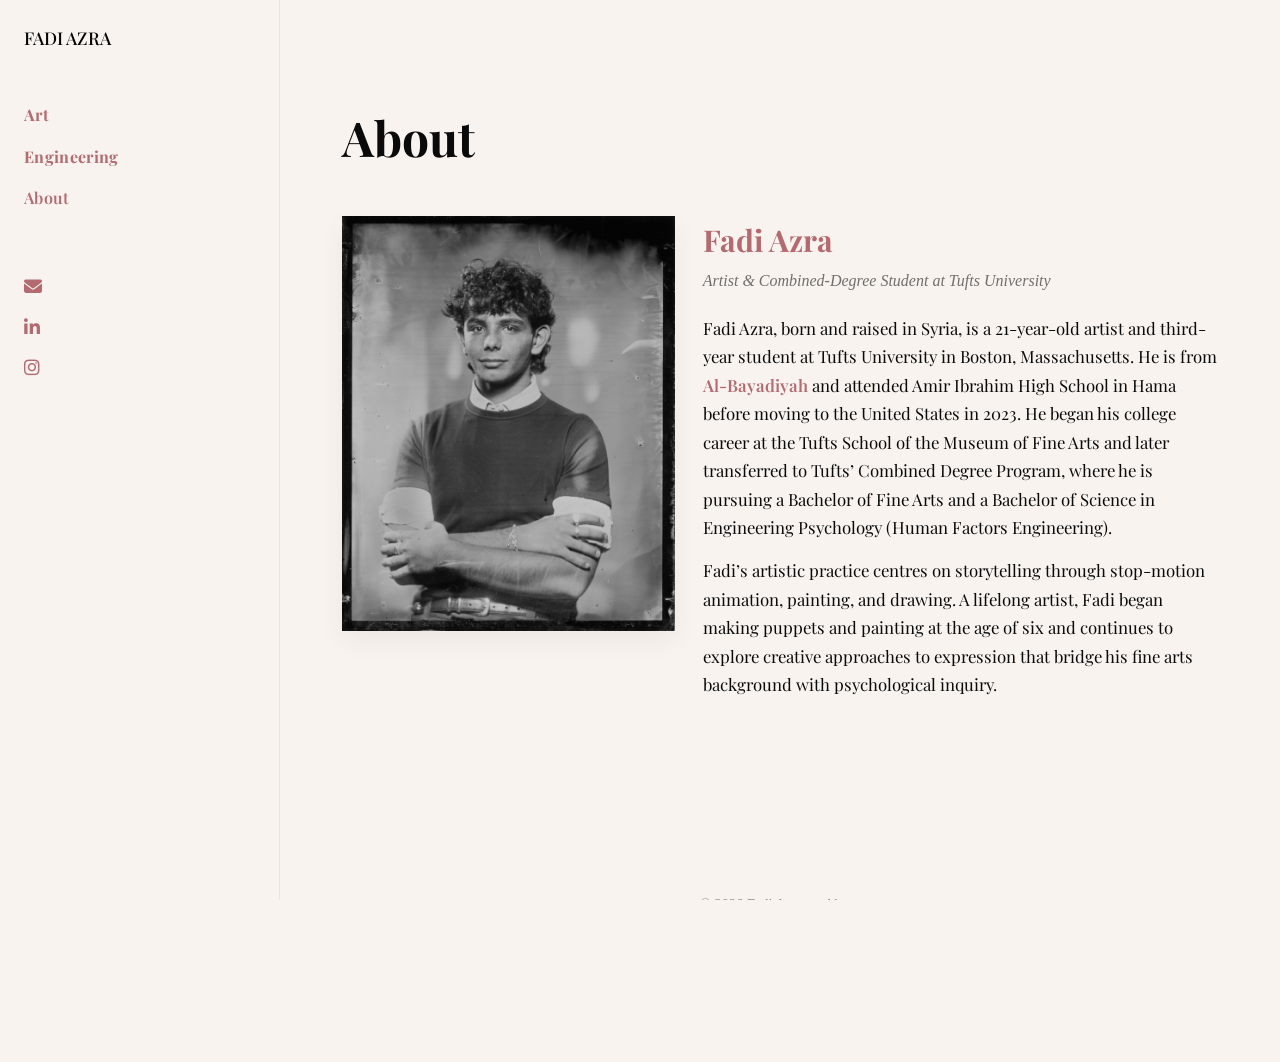
==== commit c3ccddf6: "updating about footer" ====
--- a/about/about.html
+++ b/about/about.html
@@ -94,7 +94,7 @@
       </div>
     </section>
 
-    <footer>© <span id="year"></span> Fadi Azra — Art</footer>
+    <footer>© <span id="year"></span> Fadi Azra — About</footer>
     <script>
       document.getElementById('year').textContent = new Date().getFullYear();
     </script>
--- a/assets/css/main.css
+++ b/assets/css/main.css
@@ -28,16 +28,6 @@
 
 h1,h2,h3{ font-family: "Playfair Display", Georgia, serif; font-weight:700; }
 .subhead,.subtitle{ font-family:"Playfair Display", Georgia, serif; font-style:italic; color:rgba(0,0,0,.5); }
-
-a{ color:inherit; text-decoration: underline; text-underline-offset:2px; }
-
-/* Accent links (buttons, footer links, inline nav) */
-.btn,.links a,.footer-link{
-  display:inline-block; padding:0; border:0; background:none;
-  font-family:"Playfair Display", Georgia, serif; font-weight:600;
-  color: var(--accent); text-decoration:none; transition: color .25s ease;
-}
-.btn:hover,.links a:hover,.footer-link:hover{ color:#000; text-decoration: underline; }
 
 /* ---------- Header / Page intro ---------- */
 header.hero{
@@ -220,7 +210,7 @@
 }
 
 /* ---------- Reveal micro-animation (safe) ---------- */
-.reveal{ transform: translateY(8px); transition: transform 1.30s ease; will-change: transform; }
+.reveal{ transform: translateY(4px); transition: transform .45s ease; will-change: transform; }
 .reveal.in{ transform: none; }
 .art-media.reveal, .art-media.reveal.in{ transform: none !important; }
 @media (prefers-reduced-motion: reduce){ .reveal{ transform:none !important; transition:none !important; } }
@@ -251,7 +241,7 @@
   border: 1px solid var(--line);
 }
 
-@media (max-width: 900px){
+@media (max-width: 1023px){
   #about.intro{
     grid-template-columns: 1fr;
     gap: 20px;
@@ -313,10 +303,12 @@
   text-decoration-color: #000;     /* black underline */
   text-underline-offset: 2px;      /* neat spacing under text */
 }
-.page-home{
-  display: grid;
-  grid-template-columns: 280px minmax(0, 1fr); /* sidebar + content */
-  min-height: 100vh;
+@media (min-width:1023px){
+  .page-home{
+    display: grid;
+    grid-template-columns: 280px minmax(0, 1fr);
+    min-height: 100vh;
+  }
 }
 
 /* Put each piece in its column */
@@ -374,7 +366,7 @@
 
 /* Subtabs */
 .has-children > a { margin-bottom: 2px; }
-.subnav { list-style: none; padding: 0 0 6px 0; margin: 0 0 8px 0; }
+
 .subnav li a {
   font-weight: 500;
   color: var(--accent);
@@ -432,12 +424,7 @@
   text-decoration: underline;
   text-underline-offset: 2px;
 }
-sidebar{
-  font-family: "Inter", system-ui, -apple-system, "Helvetica Neue", Arial, sans-serif;
-}
-
-/* Root list hygiene */
-.side-nav .nav-root{ list-style: none; padding: 0; margin: 8px 0 0; }
+
 .has-children{ margin-bottom: 4px; }
 
 /* Section heads ("Art", "Engineering", "About") */
@@ -461,41 +448,11 @@
   text-decoration: none; /* no underline */
 }
 
-/* when open: stays black, no underline */
-.has-children.open > .nav-head{
-  color:#000;
-  text-decoration: none; /* no underline */
-}
-
 /* "About" behaves the same */
 a.nav-head.single:hover{
   color:#000;
   text-decoration: none; /* no underline */
 }
-
-/* Submenus (the items under Art/Engineering) */
-.subnav{
-  list-style: none;
-  padding: 0 0 6px 0;
-  margin: 0 0 10px 0;
-  display: none;                   /* collapsed by default */
-}
-.subnav li a{
-  display: block;
-  padding: 4px 0 4px 12px;         /* indent */
-  font-weight: 500;
-  color: var(--accent);
-  text-decoration: none;
-  transition: color .25s ease;
-}
-.subnav li a:hover{
-  color:#000;
-  text-decoration: underline;
-  text-underline-offset: 2px;
-}
-
-/* When a group is opened (JS adds .open), reveal submenu */
-.has-children.open .subnav{ display: block; }
 .subnav li a{
   font-family: "Playfair Display", Georgia, serif;  /* was Inter */
   font-weight: 500;
@@ -588,57 +545,65 @@
 .social-icons a:hover {
   color: #000;
 }
+
+/* Base: centered, fixed readable width */
 .with-sidebar .stage{
-  width: 100%;
-  margin: 0;
-  padding: 0;
-  background: var(--bg);
-}
-
-/* Make the whole <main class="stage"> a centered, fixed-width column */
-.with-sidebar .stage{
-  width: min(92vw, 1100px);   /* your readable width */
-  margin-inline: auto;        /* centers it inside the right column */
-  padding: 40px 4vw 56px;     /* keep your nice padding */
-}
-
-/* Ensure inner blocks just fill that centered column (undo earlier per-child centering) */
-body.with-sidebar{
-  display: grid;
-  grid-template-columns: 280px minmax(0, 1fr);
-  min-height: 100vh;
-}
-
-/* hard-center the whole right column content */
-body.with-sidebar > .stage{
-  width: 100% !important;
-  margin: 0 !important;
-  padding: 0 !important;
-}
-
-/* make sure cards/images don't overflow that width */
-body.with-sidebar .gallery,
-body.with-sidebar .art-card,
-body.with-sidebar .art-media{
   width: min(92vw, var(--maxw));
   margin-inline: auto;
+  padding: 40px 4vw 56px;
+}
+
+/* Phones + iPad portrait: full width of column with inner gutters */
+@media (max-width: 1023px){
+  .with-sidebar .stage{
+    width: 100%;
+    max-width: 720px;       /* visual center column */
+    margin: 0 auto;
+    padding: 0 16px 56px;
+    box-sizing: border-box;
+  }
+}
+
+/* iPad landscape to small desktop: fill the right column and keep nice padding */
+@media (min-width: 1023px) and (max-width: 1300px){
+  .with-sidebar .stage{
+    width: 100%;
+    margin: 0;
+    padding: 40px 24px 56px;
+  }
+}
+
+
+/* Sidebar grid only from 1023px up */
+@media (min-width: 1023px){
+  body.with-sidebar{
+    display: grid;
+    grid-template-columns: 280px minmax(0, 1fr);
+    min-height: 100vh;
+  }
+}
+
+/* make sure cards/images don't overflow that width */
+@media (min-width: 1024px){
+  body.with-sidebar .gallery,
+  body.with-sidebar .art-card,
+  body.with-sidebar .art-media{
+    width: min(92vw, var(--maxw));
+    margin-inline: auto;
+  }
 }
 body.with-sidebar img.art-img{
   display: block;
   max-width: 100%;
   height: auto;
 }
-root{
-  --content-max: 1100px;   /* your main content max-width */
-  --page-pad: 32px;        /* the side padding/gutter inside the content */
-}
+
 
 
 /* when the screen is narrower than the content width, tuck it to the edge */
 @media (max-width: 700px){
   .site-logo{ left: 16px; top: 16px; }
 }
-html, body { margin: 0; }
 
 /* fixed logo — same spot as home brand */
 .site-logo{
@@ -667,15 +632,16 @@
 
 /* push the nav down so 'Art' doesn't overlap the logo */
 .page-home .side-nav{ margin-top: 56px; }
-.hero,
-.section,
-.statement,
-.gallery,
-.art-card,
-.wrap,
-.stage {
-  width: min(92vw, 1100px);
-  margin-inline: auto;
+@media (min-width: 1024px){
+  .hero,
+  .section,
+  .statement,
+  .gallery,
+  .art-card,
+  .wrap {
+    width: min(92vw, 1100px);
+    margin-inline: auto;
+  }
 }
 
 /* unified top spacing for every page header */
@@ -762,11 +728,6 @@
 .has-children:has(.subnav a.active) > .nav-head {
   color: #000 !important;
   font-weight: 700 !important;
-  text-decoration: none !important;
-}
-.has-children:has(.subnav a.active) > .nav-head{
-  color: var(--accent) !important;     /* pink again */
-  font-weight: 700 !important;         /* keep your section header weight */
   text-decoration: none !important;
 }
 /* Current page link in the sidebar */
@@ -797,7 +758,7 @@
 }
 
 /* Phones and small tablets */
-@media (max-width:900px){
+@media (max-width:1023px){
   /* show the hamburger */
   .menu-btn{ display:inline-flex; align-items:center; justify-content:center; }
 
@@ -847,7 +808,26 @@
     padding: 0 16px;       /* side gutters */
     box-sizing: border-box;
   }
-
+    body.with-sidebar header.hero,
+  body.with-sidebar .hero,
+  body.with-sidebar .section,
+  body.with-sidebar section.statement,
+  body.with-sidebar .gallery,
+  body.with-sidebar .art-card,
+  body.with-sidebar .art-media,
+  body.with-sidebar .art-info,
+  body.with-sidebar .art-grid,
+  body.with-sidebar .intro,
+  body.with-sidebar .intro-grid,
+  body.with-sidebar .video-container,
+  body.with-sidebar .media3,
+  body.with-sidebar .wrap,
+  body.with-sidebar .grid,
+  body.with-sidebar section.about {
+    width: 100% !important;
+    max-width: 720px;
+    margin-inline: auto !important;
+  }
 }
 
 @media (prefers-reduced-motion: reduce){
@@ -1030,7 +1010,7 @@
 }
 
 /* show only on small screens */
-@media (max-width: 900px) {
+@media (max-width: 1023px) {
   .mobile-logo {
     display: block;
     left: 50%;
@@ -1067,9 +1047,6 @@
   transition: opacity var(--fade) ease;
 }
 
-/* Fade out hamburger and logo when menu opens */
-.menu-btn { transition: opacity var(--fade) ease; }
-body.menu-open .menu-btn { opacity: 0; pointer-events: none; }
 /* === Home: restrict tap/click to only the image itself === */
 .page-home .home-hero { 
   pointer-events: none !important;           /* ignore taps on the flex wrapper */
@@ -1087,3 +1064,256 @@
 .page-home .home-hero .hero-link img { 
   display: block !important;                  /* no inline whitespace */
 }
+
+
+
+/* ===== Home hero: center and constrain by the right column ===== */
+body.page-home .stage {
+  display: grid;           /* easy centering */
+  place-items: center;     /* centers the hero horizontally & vertically */
+  padding: 0;              /* you already do this, safe to keep */
+}
+
+/* The hero container should be limited by the column, not the viewport */
+body.page-home .home-hero {
+  margin: 0 auto;
+  width: min(92%, var(--maxw));
+}
+
+/* Make the link fill the container so the image can be 100% width */
+body.page-home .home-hero .hero-link {
+  display: block;
+  width: 100%;
+}
+
+/* Final image sizing: never exceed the container; only up to 90vh tall */
+body.page-home .home-hero .home-hero-img {
+  display: block;
+  width: 100%;
+  height: auto;
+  max-height: 90vh;
+  object-fit: contain;
+  margin: 0 auto;          /* belt-and-suspenders centering */
+}
+/* === In-content links on the right column (e.g., "Download PDF") === */
+/* This will NOT touch the sidebar/nav because those aren't inside .stage */
+.stage a,
+.stage .btn,
+.stage .footer-link {
+  font-family: "Playfair Display", Georgia, serif; /* make them all match */
+  color: var(--accent);
+  text-decoration: none;
+  font-weight: 600;
+  transition: color .25s ease, text-decoration-color .25s ease;
+}
+
+.stage a:hover,
+.stage .btn:hover,
+.stage .footer-link:hover {
+  color: #000;
+  text-decoration: underline;
+  text-underline-offset: 2px;
+}
+/* Default: two halves side-by-side, right half right-aligned */
+.art-meta{
+  display: flex;
+  flex-wrap: wrap;          /* allow wrap when space is tight */
+  gap: .5rem 2rem;
+  align-items: flex-start;
+}
+.art-meta-left,
+.art-meta-right{
+  display: grid;
+  gap: .25rem;
+  flex: 1 1 320px;          /* side-by-side until ~320px each */
+}
+.art-meta-right{
+  text-align: right;        /* desktop/iPad wide */
+  align-items: end;
+}
+
+/* When they no longer fit next to each other, align everything left */
+@media (max-width: 1100px){
+  .art-meta-right{
+    text-align: left;       /* <-- this is the fix you want */
+    align-items: start;
+  }
+}
+
+/* Phones: single column (you already had similar) */
+@media (max-width: 768px){
+  .art-meta{
+    display: block;
+  }
+  .art-meta-left, .art-meta-right{
+    display: grid;
+    gap: 6px;
+    margin-top: 8px;
+  }
+}
+/* Desktop/tablet landscape: real sidebar (no drawer transform) */
+@media (min-width: 1023px){
+  #sidebar.sidebar{
+    position: sticky;
+    top: 0;
+    height: 100dvh;
+    width: 280px;
+    transform: none !important;
+    box-shadow: none;
+    border-right: 1px solid rgba(0,0,0,.06);
+    padding: 32px 24px 24px;
+  }
+}
+/* Tablet (landscape) centering: width relative to the stage column, not viewport */
+@media (min-width: 1023px) and (max-width: 1300px){
+  body.with-sidebar .hero,
+  body.with-sidebar .section,
+  body.with-sidebar .statement,
+  body.with-sidebar .gallery,
+  body.with-sidebar .art-card,
+  body.with-sidebar .art-media,
+  body.with-sidebar .art-info,
+  body.with-sidebar hr.divider,
+  body.with-sidebar .art-grid,
+  body.with-sidebar .intro,
+  body.with-sidebar .intro-grid,
+  body.with-sidebar .intro-text,
+  body.with-sidebar .video-container,
+  body.with-sidebar .media3,
+  body.with-sidebar .wrap,
+  body.with-sidebar .grid,
+  body.with-sidebar section.about {
+    width: min(92%, var(--maxw)) !important;
+    margin-inline: auto !important;
+  }
+
+  /* About: flexible first column */
+  body.with-sidebar section.about{
+    grid-template-columns: minmax(300px, 38%) 1fr;
+    gap: clamp(16px, 3vw, 28px);
+  }
+}
+/* ===== FINAL MOBILE/TABLET CENTER LOCK — put this as the LAST rules in the file ===== */
+@media (max-width:1023px){
+  /* 1) Center the right column itself and cap it */
+  .with-sidebar .stage{
+    width: 100% !important;
+    max-width: 720px !important;
+    margin: 0 auto !important;
+    padding: 0 16px 56px !important;
+    box-sizing: border-box !important;
+
+    /* make any components that use --content stop using 92vw */
+    --content: 100% !important;
+  }
+
+  /* 2) Force all common inner wrappers to match the stage width */
+  .with-sidebar .stage header.hero,
+  .with-sidebar .stage .hero,
+  .with-sidebar .stage .section,
+  .with-sidebar .stage section.statement,
+  .with-sidebar .stage .gallery,
+  .with-sidebar .stage .art-card,
+  .with-sidebar .stage .art-media,
+  .with-sidebar .stage .art-info,
+  .with-sidebar .stage .art-grid,
+  .with-sidebar .stage .intro,
+  .with-sidebar .stage .intro-grid,
+  .with-sidebar .stage .video-container,
+  .with-sidebar .stage .media3,
+  .with-sidebar .stage .wrap,
+  .with-sidebar .stage .grid,
+  .with-sidebar .stage section.about,
+  .with-sidebar .stage hr.divider{
+    width: 100% !important;
+    max-width: 100% !important;
+    margin-left: auto !important;
+    margin-right: auto !important;
+  }
+}
+/* ===== HOME PAGE — FINAL CENTER LOCK (put last) ===== */
+
+/* keep components that rely on --content from using the viewport */
+.page-home .stage{ --content: 100% !important; }
+
+/* Desktop / iPad-landscape and up */
+@media (min-width:1023px){
+  /* Ensure the 2-col layout exists (sidebar + stage) */
+  .page-home{
+    display: grid !important;
+    grid-template-columns: 280px minmax(0,1fr) !important;
+  }
+
+  /* Center everything in the right column */
+  .page-home .stage{
+    display: grid !important;
+    place-items: center !important;   /* centers horizontally & vertically */
+    width: 100% !important;
+    margin: 0 !important;
+    padding: 0 !important;
+  }
+
+  /* Constrain the hero to a nice centered column */
+  .page-home .home-hero{
+    width: min(92%, var(--maxw)) !important;
+    margin: 0 auto !important;
+  }
+
+  /* Make the link/image fill that column exactly */
+  .page-home .home-hero .hero-link{
+    display: block !important;
+    width: 100% !important;
+    line-height: 0 !important; /* no inline gap */
+  }
+  .page-home .home-hero .home-hero-img{
+    display: block !important;
+    width: 100% !important;
+    height: auto !important;
+    max-height: 90vh !important;
+    object-fit: contain !important;
+    margin: 0 auto !important;
+  }
+}
+/* ==== HOMEPAGE FINAL CENTERING PATCH ==== */
+@media (min-width:1023px){
+  /* Keep the left rail fixed and sized */
+  .page-home .sidebar{
+    position: fixed !important;
+    left: 0 !important;
+    top: 0 !important;
+    width: 280px !important;
+    height: 100dvh !important;
+  }
+
+  /* Make the right column explicitly occupy the remaining width */
+  .page-home .stage{
+    position: fixed !important;
+    left: 280px !important;                    /* start right after the sidebar */
+    top: 0 !important;
+    width: calc(100vw - 280px) !important;     /* fill the rest of the viewport */
+    height: 100vh !important;
+
+    display: grid !important;
+    place-items: center !important;            /* <-- hard center */
+    padding: 0 !important;
+    margin: 0 !important;
+    overflow: hidden !important;
+    box-sizing: border-box !important;
+  }
+
+  /* Constrain the hero nicely inside that right column */
+  .page-home .home-hero{
+    width: min(92%, var(--maxw)) !important;
+    margin: 0 auto !important;
+  }
+  .page-home .home-hero .hero-link{
+    display: block !important;
+    width: 100% !important;
+  }
+  .page-home .home-hero .home-hero-img{
+    width: 100% !important;
+    height: auto !important;
+    max-height: 90vh !important;
+    object-fit: contain !important;
+  }
+}
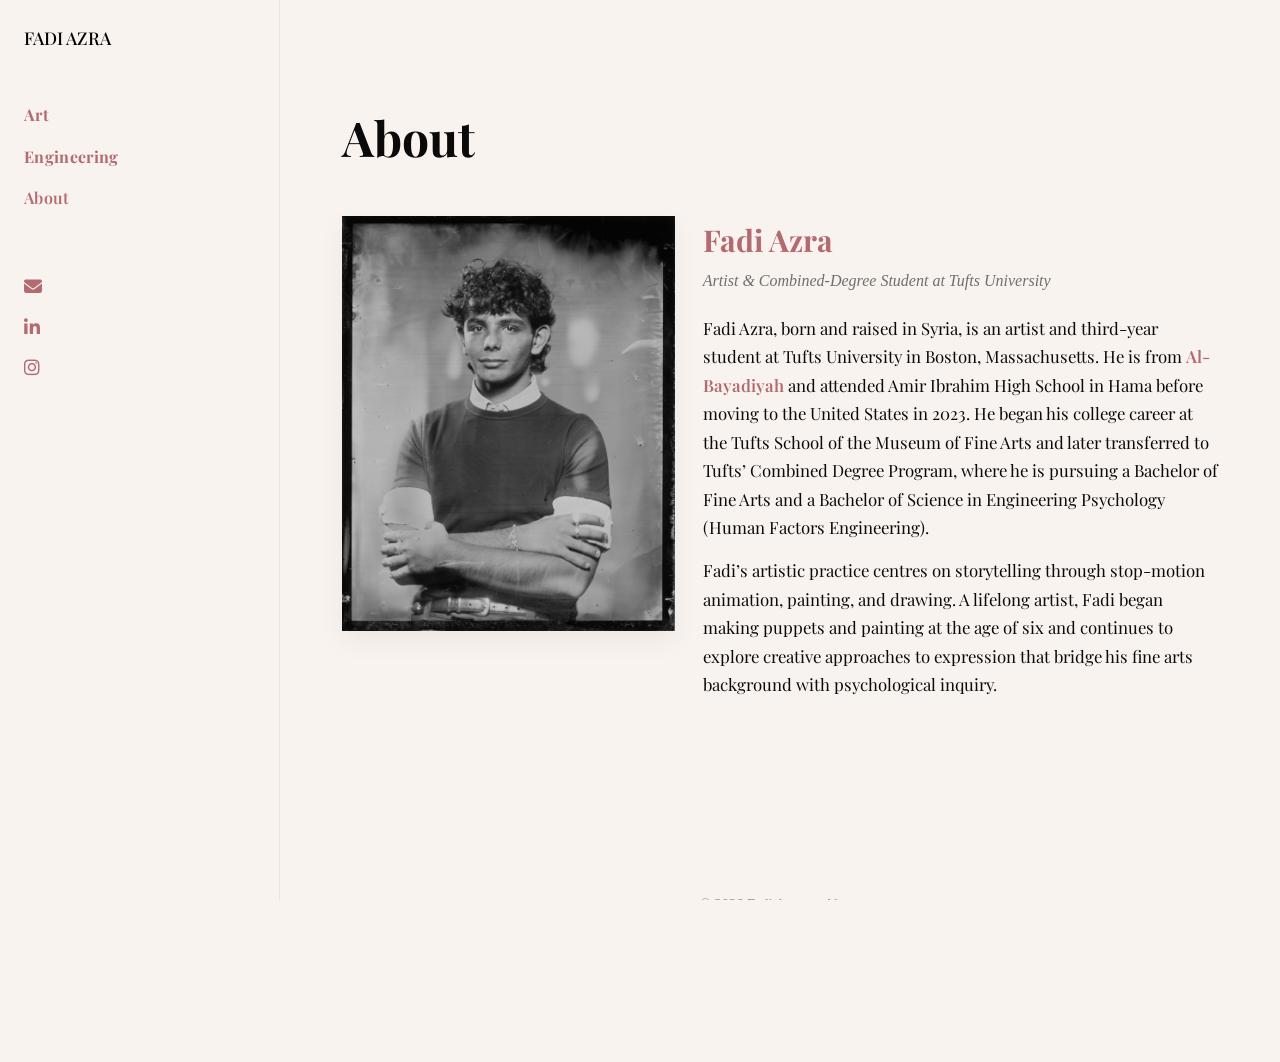
==== commit 9f2ed07c: "updating website" ====
--- a/about/about.html
+++ b/about/about.html
@@ -82,7 +82,7 @@
         <h2>Fadi Azra</h2>
         <div class="role">Artist & Combined-Degree Student at Tufts University</div>
 
-        <p>Fadi Azra, born and raised in Syria, is a 21-year-old artist and third-year student at Tufts University in Boston, Massachusetts. He is from 
+        <p>Fadi Azra, born and raised in Syria, is an artist and third-year student at Tufts University in Boston, Massachusetts. He is from 
           <a href="https://maps.app.goo.gl/K4zyDUbbDrHseScC6" target="_blank" rel="noopener">Al-Bayadiyah</a> and attended Amir Ibrahim High School in Hama before moving to the United States in 2023. 
           He began his college career at the Tufts School of the Museum of Fine Arts and later transferred to Tufts’ Combined Degree Program, 
           where he is pursuing a Bachelor of Fine Arts and a Bachelor of Science in Engineering Psychology (Human Factors Engineering).
--- a/assets/css/main.css
+++ b/assets/css/main.css
@@ -181,16 +181,21 @@
 .thumb{ cursor:zoom-in; }
 
 /* ---------- MSI (locked images) ---------- */
-.locked-img{ position:relative; display:inline-block; }
-.locked-img img{ opacity:.8; filter: blur(4px); pointer-events:none; }
+.locked-img{
+  position: relative;
+  display: block;        /* so it behaves like a full-width block */
+  width: 100%;           /* fill the .art-media / grid cell */
+  max-width: 100%;       /* never overflow horizontally */
+  overflow: hidden;      /* trims Chrome’s edge artifact + crop if needed */
+  isolation: isolate;    /* keeps any blending inside */
+}
+.locked-img img{
+  display: block;
+  width: 100%;
+  height: auto;
+}
 .locked-img::after{
-  content:"locked until public announcement";
-  position:absolute; top:45%; left:0; width:100%; transform:translateY(-50%);
-  display:flex; align-items:center; justify-content:center;
-  font-family:"Playfair Display", Georgia, serif;
-  font-size: clamp(11px, 1vw, 15px); font-weight:500; letter-spacing:.05em;
-  color:#000; text-transform:lowercase; text-align:center; pointer-events:none;
-  backdrop-filter: blur(1px); padding:.3rem 0; border-radius:4px; background:none;
+  content: none;
 }
 
 /* ---------- About ---------- */
@@ -1317,3 +1322,215 @@
     object-fit: contain !important;
   }
 }
+/* PAINTING SERIES GRID */
+
+.painting-stage {
+  padding-bottom: 4rem;
+}
+
+.painting-grid {
+  width: min(1100px, 100%);
+  margin: 0 auto;
+  display: grid;
+  grid-template-columns: repeat(2, minmax(0, 1fr));
+  gap: 3rem 2rem;
+  padding: 1rem 0 4rem;
+}
+
+.painting-thumb {
+  background: none;
+  border: none;
+  padding: 0;
+  margin: 0;
+  cursor: pointer;
+  display: flex;
+  flex-direction: column;
+  align-items: center;
+  gap: 0.6rem;
+  text-align: center;
+}
+
+.painting-thumb img {
+  width: 100%;
+  max-width: 100%;
+  height: 420px;
+  object-fit: contain;
+  object-position: center bottom;
+  display: block;
+  transition: transform 0.25s ease, opacity 0.25s ease;
+  background: #f5f1ed;
+}
+.painting-thumb span.thumb-title {
+  margin-top: 0;
+}
+.painting-thumb:hover img {
+  transform: scale(1.01);
+  opacity: 0.95;
+}
+
+.thumb-title {
+  font-family: "Playfair Display", serif;
+  font-size: 1.2rem;
+  line-height: 1.3;
+  color: #b97c82;
+}
+
+.painting-modal {
+  position: fixed;
+  inset: 0;
+  display: none;
+  z-index: 2000;
+}
+
+.painting-modal.open {
+  display: block;
+}
+
+.painting-modal-backdrop {
+  position: absolute;
+  inset: 0;
+  background: rgba(0, 0, 0, 0.58);
+}
+
+.painting-modal-content {
+  position: relative;
+  z-index: 1;
+  width: min(1000px, calc(100vw - 3rem));
+  max-height: calc(100vh - 3rem);
+  overflow-y: auto;
+  margin: 1.5rem auto;
+  background: #f5f1ed;
+  padding: 1.5rem;
+  box-sizing: border-box;
+}
+
+.painting-modal-content img {
+  width: 100%;
+  max-height: 70vh;
+  object-fit: contain;
+  display: block;
+  margin-bottom: 1.5rem;
+}
+
+.painting-modal-info {
+  display: flex;
+  flex-direction: column;
+  gap: 1rem;
+}
+
+.painting-modal-info h2 {
+  margin: 0;
+  text-align: center;
+  font-family: "Playfair Display", serif;
+  font-size: 2rem;
+  color: #b97c82;
+}
+
+.painting-modal-meta {
+  display: flex;
+  flex-wrap: wrap;
+  justify-content: center;
+  gap: 0.8rem 2rem;
+  font-family: "Inter", sans-serif;
+  font-size: 0.95rem;
+  color: #444;
+}
+
+.painting-modal-info p {
+  max-width: 760px;
+  margin: 0 auto;
+  font-family: "Inter", sans-serif;
+  font-size: 1rem;
+  line-height: 1.75;
+  color: #2d2d2d;
+  text-align: left;
+}
+
+.painting-modal-close {
+  position: absolute;
+  top: 0.8rem;
+  right: 1rem;
+  background: none;
+  border: none;
+  cursor: pointer;
+  font-size: 2rem;
+  line-height: 1;
+  color: #444;
+}
+
+@media (max-width: 900px) {
+  .painting-grid {
+    grid-template-columns: 1fr;
+  }
+}
+
+@media (max-width: 700px) {
+  .painting-modal-content {
+    width: calc(100vw - 1.5rem);
+    margin: 0.75rem auto;
+    padding: 1rem;
+  }
+
+  .painting-modal-info h2 {
+    font-size: 1.5rem;
+  }
+
+  .painting-thumb img {
+    height: 320px;
+  }
+}
+.lightbox {
+  position: fixed;
+  inset: 0;
+  background: rgba(0, 0, 0, 0.82);
+  display: none;
+  align-items: center;
+  justify-content: center;
+  flex-direction: column;
+  padding: 2rem;
+  z-index: 3000;
+  box-sizing: border-box;
+}
+
+.lightbox.open {
+  display: flex;
+}
+
+#lbImg {
+  display: block;
+  max-width: 88vw;
+  max-height: 78vh;
+  width: auto;
+  height: auto;
+  object-fit: contain;
+  margin: 0 auto;
+}
+
+.lb-cap {
+  margin-top: 0.8rem;
+  text-align: center;
+  color: #f5f1ed;
+  font-family: "Playfair Display", serif;
+  font-size: 1rem;
+  line-height: 1.4;
+}
+
+.lb-cap span {
+  display: block;
+  margin-top: 0.2rem;
+  font-family: "Playfair Display", serif;
+  font-size: 0.95rem;
+  color: rgba(245, 241, 237, 0.82);
+}
+.lb-close {
+  position: fixed;
+  top: 1.2rem;
+  right: 1.2rem;
+  width: 2.2rem;
+  height: 2.2rem;
+  border: 1px solid rgba(245, 241, 237, 0.8);
+  background: transparent;
+  color: #f5f1ed;
+  font-size: 1.4rem;
+  cursor: pointer;
+}
